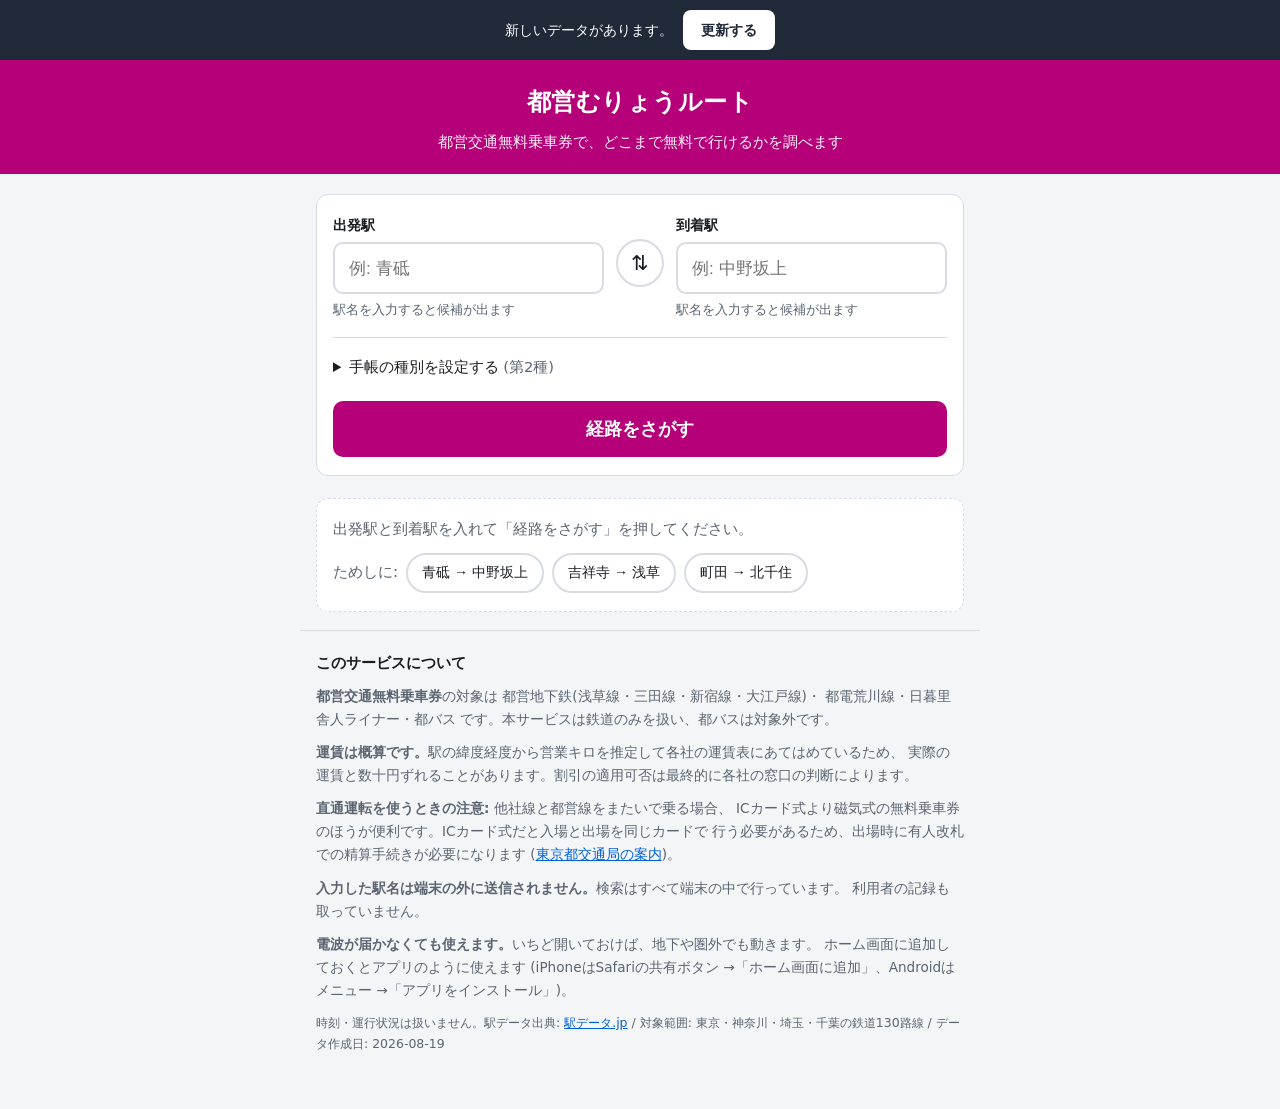
==== index.html @ 8c0206e8 "都営むりょうルート 一式を追加 都営交通無料乗車券で行ける経路を案内するPWA。 鉄道130路線1628駅、オフライン動作対応。" ====
<!DOCTYPE html>
<html lang="ja">
<head>
<meta charset="UTF-8" />
<meta name="viewport" content="width=device-width, initial-scale=1.0" />
<title>都営むりょうルート — 無料乗車券で行ける道をさがす</title>
<meta name="description" content="都営交通無料乗車券をお持ちの方向けの乗換案内。任意の駅から目的の駅まで、都営線をできるだけ使って運賃をおさえる経路を案内します。" />
<link rel="stylesheet" href="style.css" />

<link rel="manifest" href="manifest.webmanifest" />
<meta name="theme-color" content="#b6007a" />
<link rel="icon" href="icons/favicon-32.png" sizes="32x32" />
<link rel="apple-touch-icon" href="icons/apple-touch-icon.png" />
<meta name="apple-mobile-web-app-capable" content="yes" />
<meta name="apple-mobile-web-app-status-bar-style" content="default" />
<meta name="apple-mobile-web-app-title" content="むりょうルート" />
</head>
<body>

<a class="skip-link" href="#result">検索結果へskip</a>

<div id="updateBar" class="update-bar" role="status" hidden>
  <span>新しいデータがあります。</span>
  <button type="button" id="updateBtn">更新する</button>
</div>

<header class="site-header">
  <h1>都営むりょうルート</h1>
  <p class="tagline">都営交通無料乗車券で、どこまで無料で行けるかを調べます</p>
</header>

<main>
  <form id="searchForm" class="search-card" novalidate>
    <div class="io-row">
      <div class="ac-field">
        <label for="fromInput">出発駅</label>
        <input type="text" id="fromInput" class="ac-input" autocomplete="off"
               role="combobox" aria-expanded="false" aria-autocomplete="list"
               aria-controls="fromList" aria-describedby="fromHelp"
               placeholder="例: 青砥" />
        <p id="fromHelp" class="help">駅名を入力すると候補が出ます</p>
        <ul id="fromList" class="ac-list" role="listbox" aria-label="出発駅の候補" hidden></ul>
      </div>

      <button type="button" id="swapBtn" class="swap-btn" aria-label="出発駅と到着駅を入れかえる">
        <span aria-hidden="true">⇅</span>
      </button>

      <div class="ac-field">
        <label for="toInput">到着駅</label>
        <input type="text" id="toInput" class="ac-input" autocomplete="off"
               role="combobox" aria-expanded="false" aria-autocomplete="list"
               aria-controls="toList" aria-describedby="toHelp"
               placeholder="例: 中野坂上" />
        <p id="toHelp" class="help">駅名を入力すると候補が出ます</p>
        <ul id="toList" class="ac-list" role="listbox" aria-label="到着駅の候補" hidden></ul>
      </div>
    </div>

    <details class="options">
      <summary>手帳の種別を設定する<span class="opt-summary" id="optSummary"></span></summary>
      <fieldset>
        <legend>手帳の種別</legend>
        <label class="radio"><input type="radio" name="kind" value="type2" checked /> 第2種(本人のみ割引)</label>
        <label class="radio"><input type="radio" name="kind" value="type1" /> 第1種(介護者も割引)</label>
      </fieldset>
      <label class="check"><input type="checkbox" id="companion" /> 介護者と一緒に乗る</label>
      <p class="help">
        <strong>他社線の割引は、ひとりで乗ると多くの場合きかない</strong>ため、
        都営線をどれだけ使えるかで運賃が決まります。
        JR・東京メトロ・東急・東武・小田急・京急・京王などは、ひとりで乗る場合
        片道100kmを超えないと割引になりません(都内はすべて100km未満です)。
        京成線は自社線内なら距離に関係なく半額です。
        第1種で介護者と一緒に乗るときは、どの社も距離に関係なく半額になります。
      </p>
    </details>

    <button type="submit" class="go-btn">経路をさがす</button>
  </form>

  <section id="result" class="result" aria-live="polite" aria-atomic="false">
    <div class="placeholder">
      <p>出発駅と到着駅を入れて「経路をさがす」を押してください。</p>
      <p class="ex">
        ためしに:
        <button type="button" class="chip" data-from="青砥" data-to="中野坂上">青砥 → 中野坂上</button>
        <button type="button" class="chip" data-from="吉祥寺" data-to="浅草">吉祥寺 → 浅草</button>
        <button type="button" class="chip" data-from="町田" data-to="北千住">町田 → 北千住</button>
      </p>
    </div>
  </section>
</main>

<footer class="site-footer">
  <h2>このサービスについて</h2>
  <p>
    <strong>都営交通無料乗車券</strong>の対象は 都営地下鉄(浅草線・三田線・新宿線・大江戸線)・
    都電荒川線・日暮里舎人ライナー・都バス です。本サービスは鉄道のみを扱い、都バスは対象外です。
  </p>
  <p>
    <strong>運賃は概算です。</strong>駅の緯度経度から営業キロを推定して各社の運賃表にあてはめているため、
    実際の運賃と数十円ずれることがあります。割引の適用可否は最終的に各社の窓口の判断によります。
  </p>
  <p>
    <strong>直通運転を使うときの注意:</strong> 他社線と都営線をまたいで乗る場合、
    ICカード式より磁気式の無料乗車券のほうが便利です。ICカード式だと入場と出場を同じカードで
    行う必要があるため、出場時に有人改札での精算手続きが必要になります
    (<a href="https://www.kotsu.metro.tokyo.jp/other/kanren/fare/free.html" target="_blank" rel="noopener">東京都交通局の案内</a>)。
  </p>
  <p>
    <strong>入力した駅名は端末の外に送信されません。</strong>検索はすべて端末の中で行っています。
    利用者の記録も取っていません。
  </p>
  <p>
    <strong>電波が届かなくても使えます。</strong>いちど開いておけば、地下や圏外でも動きます。
    ホーム画面に追加しておくとアプリのように使えます
    (iPhoneはSafariの共有ボタン →「ホーム画面に追加」、Androidはメニュー →「アプリをインストール」)。
  </p>
  <p class="src">
    時刻・運行状況は扱いません。駅データ出典: <a href="https://ekidata.jp/" target="_blank" rel="noopener">駅データ.jp</a>
    / 対象範囲: 東京・神奈川・埼玉・千葉の鉄道130路線
    / データ作成日: <span id="dataDate">—</span>
  </p>
</footer>

<script src="fares.js"></script>
<script src="router.js"></script>
<script src="app.js"></script>
</body>
</html>
---- style.css ----
/* 都営むりょうルート
   利用者に障害のある方を想定しているため、文字は大きめ、
   タップ領域は44px以上、色だけに頼らない表示を基本にする。 */

:root {
  --toei: #b6007a;
  --toei-dark: #8f0060;
  --free: #0a7d3f;
  --free-bg: #e8f6ee;
  --bg: #f4f5f7;
  --card: #fff;
  --text: #1a1d21;
  --muted: #5b6470;
  --line: #d8dce2;
  --danger: #b3261e;
  --focus: #0060df;
  --radius: 12px;
}

@media (prefers-color-scheme: dark) {
  :root {
    --toei: #ff5fb4; --toei-dark: #ff8ac9;
    --free: #4ade80; --free-bg: #10291b;
    --bg: #14161a; --card: #1e2127; --text: #e9ecf1;
    --muted: #a3adba; --line: #333944; --danger: #ff8a80; --focus: #7cb7ff;
  }
}

* { box-sizing: border-box; }

html { -webkit-text-size-adjust: 100%; }

body {
  margin: 0;
  font-family: "Hiragino Kaku Gothic ProN", "Hiragino Sans", "Yu Gothic UI", "Meiryo", system-ui, sans-serif;
  font-size: 17px;
  line-height: 1.7;
  background: var(--bg);
  color: var(--text);
}

:focus-visible {
  outline: 3px solid var(--focus);
  outline-offset: 2px;
  border-radius: 4px;
}

.skip-link {
  position: absolute; left: -9999px;
  background: var(--card); color: var(--text);
  padding: 12px 20px; z-index: 100; border-radius: 0 0 8px 0;
}
.skip-link:focus { left: 0; top: 0; }

/* 新しいデータが用意できたときの案内 */
.update-bar {
  display: flex; flex-wrap: wrap; align-items: center; gap: 10px;
  justify-content: center;
  background: #1f2937; color: #fff;
  padding: 10px 16px; font-size: .9rem;
}
.update-bar button {
  min-height: 40px; padding: 6px 18px;
  background: #fff; color: #1f2937;
  border: none; border-radius: 8px;
  font-size: .9rem; font-weight: 700; cursor: pointer;
}
.update-bar button:disabled { opacity: .6; cursor: default; }

/* --- ヘッダ --- */
.site-header {
  background: var(--toei);
  color: #fff;
  padding: 22px 16px 20px;
  text-align: center;
}
.site-header h1 { margin: 0; font-size: 1.5rem; letter-spacing: .02em; }
.tagline { margin: 6px 0 0; font-size: .92rem; opacity: .95; }

main { max-width: 680px; margin: 0 auto; padding: 20px 16px 8px; }

/* --- 検索フォーム --- */
.search-card {
  background: var(--card);
  border: 1px solid var(--line);
  border-radius: var(--radius);
  padding: 18px 16px;
}

.io-row {
  display: grid;
  grid-template-columns: 1fr auto 1fr;
  gap: 12px;
  align-items: start;
}
@media (max-width: 620px) {
  .io-row { grid-template-columns: 1fr; }
  .swap-btn { justify-self: center; }
}

.ac-field { position: relative; min-width: 0; }
.ac-field label { display: block; font-weight: 700; font-size: .9rem; margin-bottom: 5px; }

.ac-input {
  width: 100%;
  min-height: 52px;
  padding: 12px 14px;
  font-size: 1.08rem;
  border: 2px solid var(--line);
  border-radius: 10px;
  background: var(--card);
  color: var(--text);
}
.ac-input:focus { border-color: var(--focus); }

.help { margin: 5px 0 0; font-size: .8rem; color: var(--muted); }

.ac-list {
  position: absolute; z-index: 20; top: 100%; left: 0; right: 0;
  margin: 4px 0 0; padding: 4px; list-style: none;
  background: var(--card);
  border: 2px solid var(--line);
  border-radius: 10px;
  max-height: 320px; overflow-y: auto;
  box-shadow: 0 8px 24px rgba(0, 0, 0, .16);
}
.ac-list li {
  padding: 11px 12px; min-height: 46px;
  border-radius: 7px; cursor: pointer;
  display: grid; grid-template-columns: auto auto; gap: 2px 8px;
  align-items: baseline;
}
.ac-list li.on, .ac-list li:hover { background: var(--free-bg); }
.ac-list li.ac-hint {
  display: block; cursor: default;
  color: var(--muted); font-size: .86rem;
}
.ac-list li.ac-hint:hover { background: none; }
.ac-name { font-weight: 700; font-size: 1.02rem; }
.ac-sub {
  grid-column: 1 / -1;
  font-size: .76rem; color: var(--muted);
  overflow: hidden; text-overflow: ellipsis; white-space: nowrap;
}
.badge.free {
  justify-self: start;
  background: var(--free); color: #fff;
  font-size: .68rem; font-weight: 700;
  padding: 1px 7px; border-radius: 20px;
}

.swap-btn {
  margin-top: 26px;
  min-width: 48px; min-height: 48px;
  font-size: 1.3rem;
  border: 2px solid var(--line); border-radius: 50%;
  background: var(--card); color: var(--text); cursor: pointer;
}
.swap-btn:hover { border-color: var(--toei); color: var(--toei); }

.options { margin: 16px 0 4px; border-top: 1px solid var(--line); padding-top: 12px; }
.options summary { cursor: pointer; font-size: .92rem; min-height: 32px; padding: 4px 0; }
.opt-summary { color: var(--muted); font-weight: 400; }
.options fieldset { border: none; margin: 8px 0 0; padding: 0; }
.options legend { font-weight: 700; font-size: .85rem; padding: 0; }
.radio, .check {
  display: flex; align-items: center; gap: 9px;
  min-height: 44px; font-size: .95rem; cursor: pointer;
}
.radio input, .check input { width: 20px; height: 20px; accent-color: var(--toei); }

.go-btn {
  width: 100%; margin-top: 14px;
  min-height: 56px; padding: 14px;
  font-size: 1.12rem; font-weight: 700;
  background: var(--toei); color: #fff;
  border: none; border-radius: 10px; cursor: pointer;
}
.go-btn:hover { background: var(--toei-dark); }

/* --- 結果 --- */
.result { margin-top: 22px; }
.res-title { font-size: 1.22rem; margin: 0 0 12px; }

.placeholder {
  background: var(--card); border: 1px dashed var(--line);
  border-radius: var(--radius); padding: 18px 16px;
  color: var(--muted); font-size: .95rem;
}
.placeholder p { margin: 0 0 10px; }
.ex { display: flex; flex-wrap: wrap; gap: 8px; align-items: center; margin: 0 !important; }
.chip {
  min-height: 40px; padding: 7px 14px;
  border: 2px solid var(--line); border-radius: 20px;
  background: var(--card); color: var(--text);
  font-size: .88rem; cursor: pointer;
}
.chip:hover { border-color: var(--toei); color: var(--toei); }

.error-box {
  background: var(--card); border-left: 6px solid var(--danger);
  border-radius: 8px; padding: 14px 16px;
}
.error-box p { margin: 4px 0 0; font-size: .92rem; color: var(--muted); }

/* 見出しカード: 「どこから都営線に入るか」がこのサービスの答え */
.headline {
  background: var(--free-bg);
  border: 2px solid var(--free);
  border-radius: var(--radius);
  padding: 16px;
  margin-bottom: 18px;
}
.headline.nofree { background: var(--card); border-color: var(--line); }
.hl-lead { margin: 0 0 12px; font-size: 1.06rem; font-weight: 700; color: var(--free); }
.headline.nofree .hl-lead { color: var(--muted); }
.hl-sub { margin: -6px 0 12px; font-size: .88rem; color: var(--muted); }

.hl-grid { display: flex; flex-wrap: wrap; gap: 10px; margin: 0 0 14px; }
.hl-grid > div {
  flex: 1 1 190px;
  background: var(--card);
  border: 1px solid var(--line); border-radius: 9px;
  padding: 9px 13px;
}
.hl-grid dt { font-size: .76rem; color: var(--muted); }
.hl-station { margin: 2px 0 0; font-size: 1.24rem; font-weight: 700; }

.hl-money { display: flex; flex-wrap: wrap; align-items: baseline; gap: 9px; margin: 0; }
.was { text-decoration: line-through; color: var(--muted); font-size: .98rem; }
.arrow { color: var(--muted); }
.now { font-size: 1.7rem; font-weight: 800; color: var(--free); }
.headline.nofree .now { color: var(--text); }
.save {
  background: var(--free); color: #fff;
  font-size: .8rem; font-weight: 700;
  padding: 3px 11px; border-radius: 20px;
}

/* --- 経路カード --- */
.route-card {
  background: var(--card);
  border: 1px solid var(--line);
  border-radius: var(--radius);
  padding: 14px 16px 8px;
  margin-bottom: 16px;
}
.route-card.primary { border-color: var(--toei); border-width: 2px; }

.rc-head {
  display: flex; flex-wrap: wrap; align-items: baseline; gap: 8px 12px;
  padding-bottom: 11px; margin-bottom: 6px;
  border-bottom: 1px solid var(--line);
}
.rc-tag {
  background: var(--toei); color: #fff;
  font-size: .76rem; font-weight: 700;
  padding: 3px 10px; border-radius: 20px;
}
.route-card:not(.primary) .rc-tag { background: var(--muted); }
.rc-fare { font-size: .84rem; color: var(--muted); }
.rc-fare b { font-size: 1.32rem; color: var(--text); margin-right: 6px; }
.rc-was { text-decoration: line-through; }
.rc-meta { margin-left: auto; font-size: .86rem; color: var(--muted); }
.rc-hint { font-size: .82rem; color: var(--muted); margin: 2px 0 6px; }

/* --- 経路のタイムライン --- */
.timeline { list-style: none; margin: 0; padding: 0; }

.tl-stop {
  display: flex; flex-wrap: wrap; align-items: center; gap: 6px 9px;
  padding: 5px 0 5px 4px;
}
.tl-dot {
  width: 13px; height: 13px; flex: none;
  border: 3px solid var(--muted); border-radius: 50%;
  background: var(--card);
}
.tl-stop.endpoint .tl-dot { border-color: var(--text); border-width: 4px; }
.tl-name { font-weight: 700; font-size: 1.06rem; }
.tl-role {
  font-size: .72rem; color: var(--muted);
  border: 1px solid var(--line); border-radius: 4px; padding: 0 6px;
}
.tl-aka { font-size: .76rem; color: var(--muted); }
.tl-flag {
  font-size: .74rem; font-weight: 700;
  padding: 2px 9px; border-radius: 20px;
  background: var(--free); color: #fff;
}
/* 改札を出て歩くような乗換の注意。色だけでなく文言でも伝える */
.tl-hard {
  width: 100%;
  font-size: .78rem; font-weight: 700;
  color: #8a4b00; background: #fff4e0;
  border: 1px solid #e0a44a; border-radius: 6px;
  padding: 3px 9px;
}
@media (prefers-color-scheme: dark) {
  .tl-hard { color: #ffcf8a; background: #2e2210; border-color: #7a5a20; }
}

/* 乗車区間 */
.tl-ride, .tl-walk {
  position: relative;
  display: flex; flex-wrap: wrap; align-items: center; gap: 4px 10px;
  padding: 9px 0 9px 26px;
  margin-left: 5px;
}
.tl-bar {
  position: absolute; left: 0; top: 0; bottom: 0;
  width: 7px; border-radius: 4px;
  background: var(--line-color, var(--muted));
}
.tl-bar.walk {
  width: 0; left: 3px;
  border-left: 3px dotted var(--muted); border-radius: 0;
}
.tl-line { font-weight: 700; font-size: .96rem; }
.tl-ride .tl-line { color: var(--line-color); }
@media (prefers-color-scheme: dark) {
  /* 濃い路線色は暗い背景で読みにくいので、文字は地の色にする */
  .tl-ride .tl-line { color: var(--text); }
}
.tl-stops { font-size: .84rem; color: var(--muted); }
.tl-through { font-size: .74rem; color: var(--muted); width: 100%; }

.tl-fare { margin-left: auto; font-weight: 700; font-size: 1.02rem; text-align: right; }
.tl-fare small {
  display: block; font-weight: 400;
  font-size: .72rem; color: var(--muted);
  text-decoration: none;
}
.tl-fare.free { color: var(--free); }

.footnote { font-size: .8rem; color: var(--muted); margin: 4px 0 0; }

/* --- フッタ --- */
.site-footer {
  max-width: 680px; margin: 10px auto 0;
  padding: 20px 16px 44px;
  font-size: .85rem; color: var(--muted);
  border-top: 1px solid var(--line);
}
.site-footer h2 { font-size: .95rem; color: var(--text); margin: 0 0 8px; }
.site-footer p { margin: 0 0 10px; }
.site-footer a { color: var(--focus); }
.src { font-size: .78rem; }

@media (prefers-reduced-motion: reduce) {
  * { animation: none !important; transition: none !important; scroll-behavior: auto !important; }
}
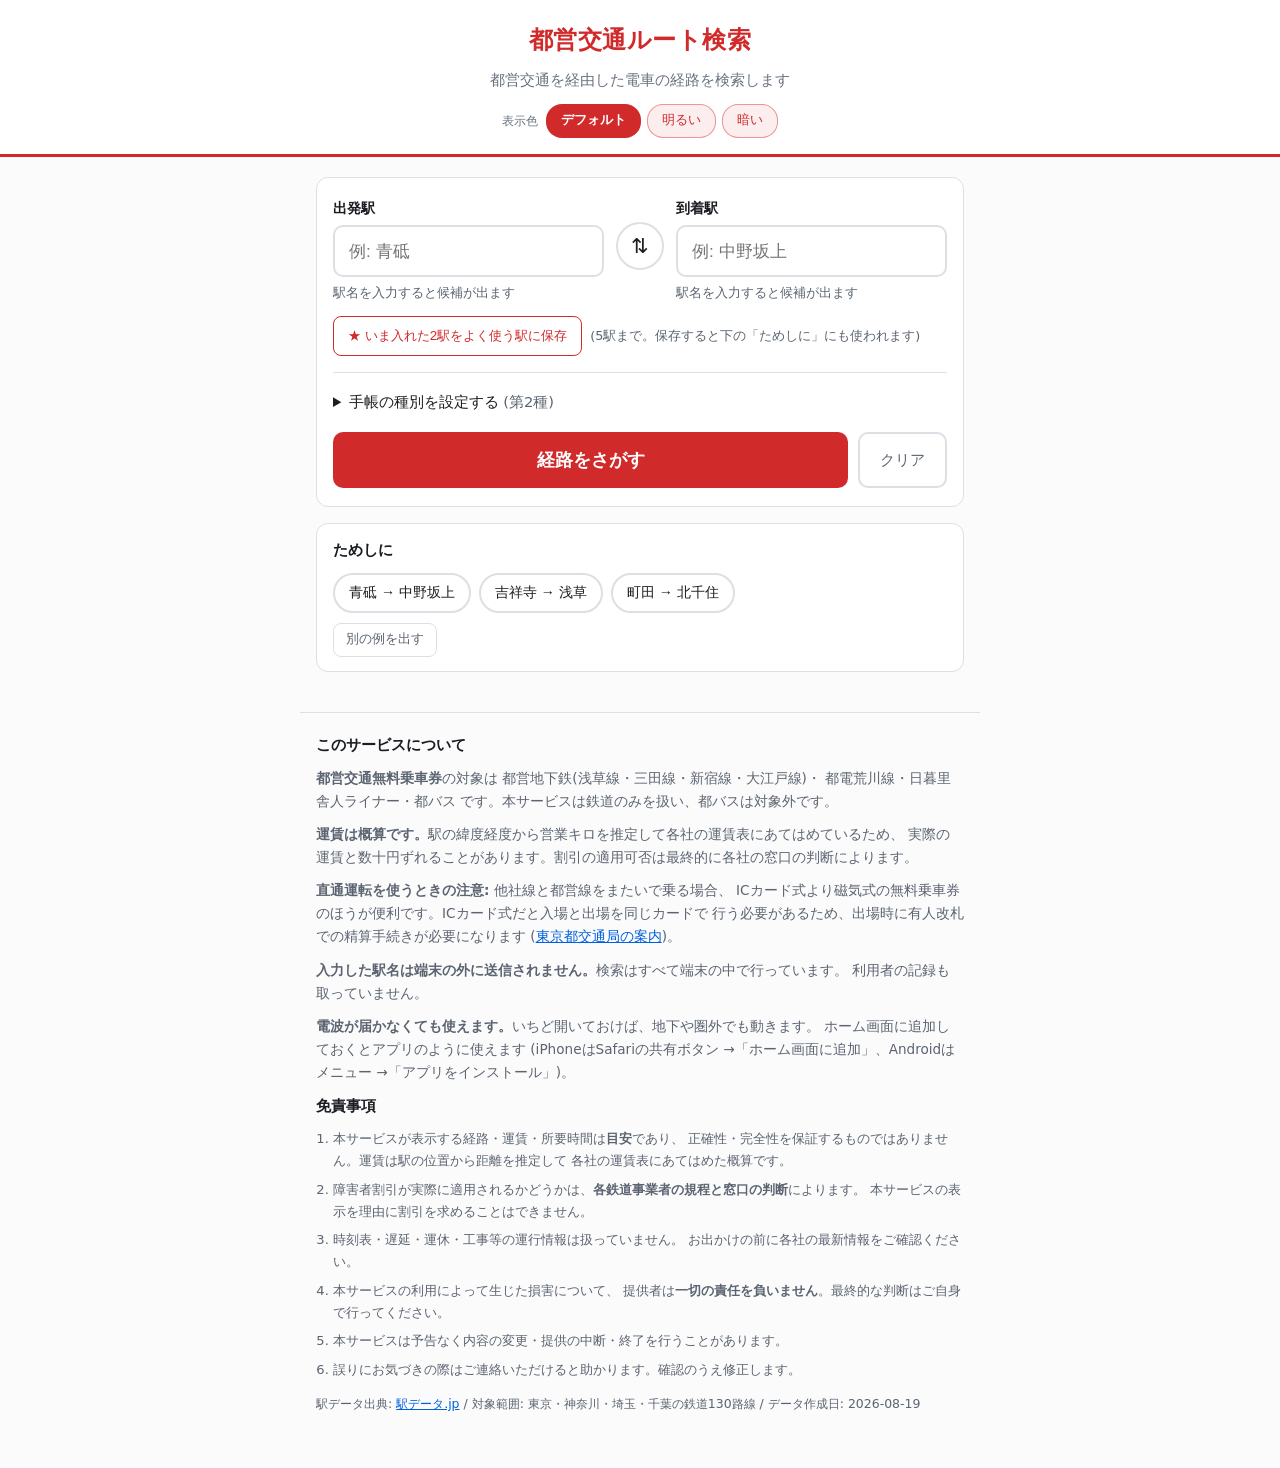
==== commit 6398fda8: "都営交通ルート検索2026-08-20-5 1. アプリ名称「都営交通ルート検索」 2.お試し機能を追加(安価ルート)" ====
--- a/index.html
+++ b/index.html
@@ -3,17 +3,17 @@
 <head>
 <meta charset="UTF-8" />
 <meta name="viewport" content="width=device-width, initial-scale=1.0" />
-<title>都営むりょうルート — 無料乗車券で行ける道をさがす</title>
-<meta name="description" content="都営交通無料乗車券をお持ちの方向けの乗換案内。任意の駅から目的の駅まで、都営線をできるだけ使って運賃をおさえる経路を案内します。" />
+<title>都営交通ルート検索</title>
+<meta name="description" content="都営交通を経由した電車の経路と運賃を検索します。任意の駅から目的の駅まで、都営線をできるだけ使う経路を案内します。" />
 <link rel="stylesheet" href="style.css" />
 
 <link rel="manifest" href="manifest.webmanifest" />
-<meta name="theme-color" content="#b6007a" />
+<meta name="theme-color" content="#d02a2b" />
 <link rel="icon" href="icons/favicon-32.png" sizes="32x32" />
 <link rel="apple-touch-icon" href="icons/apple-touch-icon.png" />
 <meta name="apple-mobile-web-app-capable" content="yes" />
 <meta name="apple-mobile-web-app-status-bar-style" content="default" />
-<meta name="apple-mobile-web-app-title" content="むりょうルート" />
+<meta name="apple-mobile-web-app-title" content="都営ルート検索" />
 </head>
 <body>
 
@@ -25,8 +25,14 @@
 </div>
 
 <header class="site-header">
-  <h1>都営むりょうルート</h1>
-  <p class="tagline">都営交通無料乗車券で、どこまで無料で行けるかを調べます</p>
+  <h1>都営交通ルート検索</h1>
+  <p class="tagline">都営交通を経由した電車の経路を検索します</p>
+  <div class="theme-switch" role="group" aria-label="表示色の選択">
+    <span class="sw-label" aria-hidden="true">表示色</span>
+    <button type="button" data-theme-set="default" aria-pressed="true">デフォルト</button>
+    <button type="button" data-theme-set="light" aria-pressed="false">明るい</button>
+    <button type="button" data-theme-set="dark" aria-pressed="false">暗い</button>
+  </div>
 </header>
 
 <main>
@@ -40,6 +46,10 @@
                placeholder="例: 青砥" />
         <p id="fromHelp" class="help">駅名を入力すると候補が出ます</p>
         <ul id="fromList" class="ac-list" role="listbox" aria-label="出発駅の候補" hidden></ul>
+        <div class="saved-row" id="savedFrom" hidden>
+          <span class="saved-label">よく使う駅:</span>
+          <span class="saved-chips"></span>
+        </div>
       </div>
 
       <button type="button" id="swapBtn" class="swap-btn" aria-label="出発駅と到着駅を入れかえる">
@@ -54,8 +64,17 @@
                placeholder="例: 中野坂上" />
         <p id="toHelp" class="help">駅名を入力すると候補が出ます</p>
         <ul id="toList" class="ac-list" role="listbox" aria-label="到着駅の候補" hidden></ul>
+        <div class="saved-row" id="savedTo" hidden>
+          <span class="saved-label">よく使う駅:</span>
+          <span class="saved-chips"></span>
+        </div>
       </div>
     </div>
+
+    <p class="star-hint">
+      <button type="button" id="starBtn" class="star-btn">★ いま入れた2駅をよく使う駅に保存</button>
+      <span class="help">(5駅まで。保存すると下の「ためしに」にも使われます)</span>
+    </p>
 
     <details class="options">
       <summary>手帳の種別を設定する<span class="opt-summary" id="optSummary"></span></summary>
@@ -75,20 +94,25 @@
       </p>
     </details>
 
-    <button type="submit" class="go-btn">経路をさがす</button>
+    <div class="btn-row">
+      <button type="submit" class="go-btn">経路をさがす</button>
+      <button type="button" id="clearBtn" class="clear-btn">クリア</button>
+    </div>
   </form>
 
-  <section id="result" class="result" aria-live="polite" aria-atomic="false">
-    <div class="placeholder">
-      <p>出発駅と到着駅を入れて「経路をさがす」を押してください。</p>
-      <p class="ex">
-        ためしに:
-        <button type="button" class="chip" data-from="青砥" data-to="中野坂上">青砥 → 中野坂上</button>
-        <button type="button" class="chip" data-from="吉祥寺" data-to="浅草">吉祥寺 → 浅草</button>
-        <button type="button" class="chip" data-from="町田" data-to="北千住">町田 → 北千住</button>
-      </p>
-    </div>
+  <section class="tryout" aria-labelledby="tryHead">
+    <h2 id="tryHead" class="try-head">ためしに</h2>
+    <p class="ex" id="exampleRow"></p>
+    <button type="button" id="reshuffleBtn" class="reshuffle">別の例を出す</button>
   </section>
+
+  <section class="history" id="historySec" aria-labelledby="histHead" hidden>
+    <h2 id="histHead" class="try-head">さっき調べた経路</h2>
+    <ul class="hist-list" id="historyList"></ul>
+    <button type="button" id="histClearBtn" class="reshuffle">履歴を消す</button>
+  </section>
+
+  <section id="result" class="result" aria-live="polite" aria-atomic="false"></section>
 </main>
 
 <footer class="site-footer">
@@ -116,8 +140,22 @@
     ホーム画面に追加しておくとアプリのように使えます
     (iPhoneはSafariの共有ボタン →「ホーム画面に追加」、Androidはメニュー →「アプリをインストール」)。
   </p>
+  <h2>免責事項</h2>
+  <ol class="terms">
+    <li>本サービスが表示する経路・運賃・所要時間は<strong>目安</strong>であり、
+      正確性・完全性を保証するものではありません。運賃は駅の位置から距離を推定して
+      各社の運賃表にあてはめた概算です。</li>
+    <li>障害者割引が実際に適用されるかどうかは、<strong>各鉄道事業者の規程と窓口の判断</strong>によります。
+      本サービスの表示を理由に割引を求めることはできません。</li>
+    <li>時刻表・遅延・運休・工事等の運行情報は扱っていません。
+      お出かけの前に各社の最新情報をご確認ください。</li>
+    <li>本サービスの利用によって生じた損害について、
+      提供者は<strong>一切の責任を負いません</strong>。最終的な判断はご自身で行ってください。</li>
+    <li>本サービスは予告なく内容の変更・提供の中断・終了を行うことがあります。</li>
+    <li>誤りにお気づきの際はご連絡いただけると助かります。確認のうえ修正します。</li>
+  </ol>
   <p class="src">
-    時刻・運行状況は扱いません。駅データ出典: <a href="https://ekidata.jp/" target="_blank" rel="noopener">駅データ.jp</a>
+    駅データ出典: <a href="https://ekidata.jp/" target="_blank" rel="noopener">駅データ.jp</a>
     / 対象範囲: 東京・神奈川・埼玉・千葉の鉄道130路線
     / データ作成日: <span id="dataDate">—</span>
   </p>
--- a/style.css
+++ b/style.css
@@ -2,9 +2,39 @@
    利用者に障害のある方を想定しているため、文字は大きめ、
    タップ領域は44px以上、色だけに頼らない表示を基本にする。 */
 
-:root {
-  --toei: #b6007a;
-  --toei-dark: #8f0060;
+/* 表示色は3種類。既定は「デフォルト」で、ヘッダを塗りつぶさず赤の文字と線で見せる。
+   赤ベタ+白抜きは面積が大きいとまぶしいため、塗りつぶしは「明るい」を選んだときだけにする。 */
+:root, :root[data-theme="default"] {
+  --brand: #d02a2b;          /* RayVの赤 */
+  --brand-dark: #a81f20;
+  --free: #0a7d3f;
+  --free-bg: #eef7f1;
+  --bg: #fbfbfc;
+  --card: #fff;
+  --text: #1a1d21;
+  --muted: #5b6470;
+  --line: #dcdfe4;
+  --danger: #b3261e;
+  --focus: #0060df;
+  --radius: 12px;
+  /* ヘッダ: 塗りつぶさず、白地に赤文字と赤い下線 */
+  --head-bg: #fff;
+  --head-text: #d02a2b;
+  --head-sub: #6a7280;
+  --head-border: #d02a2b;
+  --sw-bg: rgba(208, 42, 43, .08);
+  --sw-border: rgba(208, 42, 43, .45);
+  --sw-text: #d02a2b;
+  --sw-on-bg: #d02a2b;
+  --sw-on-text: #fff;
+  --on-brand: #fff;
+  --on-free: #fff;
+}
+
+/* 明るい: ヘッダを赤で塗りつぶし、白抜き文字にする */
+:root[data-theme="light"] {
+  --brand: #d02a2b;
+  --brand-dark: #a81f20;
   --free: #0a7d3f;
   --free-bg: #e8f6ee;
   --bg: #f4f5f7;
@@ -14,19 +44,52 @@
   --line: #d8dce2;
   --danger: #b3261e;
   --focus: #0060df;
-  --radius: 12px;
-}
-
-@media (prefers-color-scheme: dark) {
-  :root {
-    --toei: #ff5fb4; --toei-dark: #ff8ac9;
-    --free: #4ade80; --free-bg: #10291b;
-    --bg: #14161a; --card: #1e2127; --text: #e9ecf1;
-    --muted: #a3adba; --line: #333944; --danger: #ff8a80; --focus: #7cb7ff;
-  }
+  --head-bg: #d02a2b;
+  --head-text: #fff;
+  --head-sub: rgba(255, 255, 255, .92);
+  --head-border: transparent;
+  --sw-bg: rgba(255, 255, 255, .18);
+  --sw-border: rgba(255, 255, 255, .5);
+  --sw-text: #fff;
+  --sw-on-bg: #fff;
+  --sw-on-text: #d02a2b;
+  --on-brand: #fff;
+  --on-free: #fff;
+}
+
+/* 暗い: 目が疲れにくいよう彩度を落とし、赤も明るめにして読みやすくする */
+:root[data-theme="dark"] {
+  --brand: #ff6b6c;
+  --brand-dark: #ff8f90;
+  --free: #4ade80;
+  --free-bg: #10291b;
+  --bg: #14161a;
+  --card: #1e2127;
+  --text: #e9ecf1;
+  --muted: #a3adba;
+  --line: #333944;
+  --danger: #ff8a80;
+  --focus: #7cb7ff;
+  --head-bg: #1e2127;
+  --head-text: #ff6b6c;
+  --head-sub: #a3adba;
+  --head-border: #ff6b6c;
+  --sw-bg: rgba(255, 107, 108, .12);
+  --sw-border: rgba(255, 107, 108, .5);
+  --sw-text: #ff6b6c;
+  --sw-on-bg: #ff6b6c;
+  --sw-on-text: #14161a;
+  /* 明るい赤・緑の上は、白抜きだと読みにくいので地の色を載せる */
+  --on-brand: #14161a;
+  --on-free: #14161a;
 }
 
 * { box-sizing: border-box; }
+
+/* display: flex などを指定した要素では、ブラウザ標準の [hidden]{display:none} が
+   詳細度で負けて効かなくなる。hidden を付けたら必ず消えるようにしておく。
+   (これを入れる前は「新しいデータがあります」の帯が常時出てしまっていた) */
+[hidden] { display: none !important; }
 
 html { -webkit-text-size-adjust: 100%; }
 
@@ -69,13 +132,14 @@
 
 /* --- ヘッダ --- */
 .site-header {
-  background: var(--toei);
-  color: #fff;
-  padding: 22px 16px 20px;
+  background: var(--head-bg);
+  color: var(--head-text);
+  padding: 20px 16px 16px;
   text-align: center;
+  border-bottom: 3px solid var(--head-border);
 }
 .site-header h1 { margin: 0; font-size: 1.5rem; letter-spacing: .02em; }
-.tagline { margin: 6px 0 0; font-size: .92rem; opacity: .95; }
+.tagline { margin: 6px 0 0; font-size: .92rem; color: var(--head-sub); }
 
 main { max-width: 680px; margin: 0 auto; padding: 20px 16px 8px; }
 
@@ -144,7 +208,7 @@
 }
 .badge.free {
   justify-self: start;
-  background: var(--free); color: #fff;
+  background: var(--free); color: var(--on-free);
   font-size: .68rem; font-weight: 700;
   padding: 1px 7px; border-radius: 20px;
 }
@@ -156,7 +220,7 @@
   border: 2px solid var(--line); border-radius: 50%;
   background: var(--card); color: var(--text); cursor: pointer;
 }
-.swap-btn:hover { border-color: var(--toei); color: var(--toei); }
+.swap-btn:hover { border-color: var(--brand); color: var(--brand); }
 
 .options { margin: 16px 0 4px; border-top: 1px solid var(--line); padding-top: 12px; }
 .options summary { cursor: pointer; font-size: .92rem; min-height: 32px; padding: 4px 0; }
@@ -167,35 +231,85 @@
   display: flex; align-items: center; gap: 9px;
   min-height: 44px; font-size: .95rem; cursor: pointer;
 }
-.radio input, .check input { width: 20px; height: 20px; accent-color: var(--toei); }
+.radio input, .check input { width: 20px; height: 20px; accent-color: var(--brand); }
 
 .go-btn {
   width: 100%; margin-top: 14px;
   min-height: 56px; padding: 14px;
   font-size: 1.12rem; font-weight: 700;
-  background: var(--toei); color: #fff;
+  background: var(--brand); color: var(--on-brand);
   border: none; border-radius: 10px; cursor: pointer;
 }
-.go-btn:hover { background: var(--toei-dark); }
+.go-btn:hover { background: var(--brand-dark); }
 
 /* --- 結果 --- */
 .result { margin-top: 22px; }
 .res-title { font-size: 1.22rem; margin: 0 0 12px; }
 
-.placeholder {
-  background: var(--card); border: 1px dashed var(--line);
-  border-radius: var(--radius); padding: 18px 16px;
-  color: var(--muted); font-size: .95rem;
-}
-.placeholder p { margin: 0 0 10px; }
-.ex { display: flex; flex-wrap: wrap; gap: 8px; align-items: center; margin: 0 !important; }
+/* --- ためしに / 履歴 --- */
+.tryout, .history {
+  background: var(--card); border: 1px solid var(--line);
+  border-radius: var(--radius); padding: 14px 16px;
+  margin-top: 16px;
+}
+.try-head { font-size: .95rem; margin: 0 0 9px; color: var(--text); }
+.ex { display: flex; flex-wrap: wrap; gap: 8px; margin: 0 0 10px; }
 .chip {
   min-height: 40px; padding: 7px 14px;
   border: 2px solid var(--line); border-radius: 20px;
   background: var(--card); color: var(--text);
   font-size: .88rem; cursor: pointer;
 }
-.chip:hover { border-color: var(--toei); color: var(--toei); }
+.chip:hover { border-color: var(--brand); color: var(--brand); }
+.chip.small { min-height: 34px; padding: 4px 11px; font-size: .82rem; border-width: 1px; }
+.chip.ghost { color: var(--muted); border-style: dashed; }
+
+.reshuffle {
+  min-height: 34px; padding: 4px 12px;
+  background: none; color: var(--muted);
+  border: 1px solid var(--line); border-radius: 8px;
+  font-size: .8rem; cursor: pointer;
+}
+.reshuffle:hover { border-color: var(--brand); color: var(--brand); }
+
+.hist-list {
+  list-style: none; margin: 0 0 10px; padding: 0;
+  display: flex; flex-wrap: wrap; gap: 8px;
+}
+.hist-list li { margin: 0; }
+
+/* --- よく使う駅 --- */
+.saved-row {
+  display: flex; flex-wrap: wrap; align-items: center; gap: 6px;
+  margin-top: 7px;
+}
+.saved-label { font-size: .76rem; color: var(--muted); }
+.saved-chips { display: flex; flex-wrap: wrap; gap: 6px; }
+
+.star-hint { margin: 12px 0 0; display: flex; flex-wrap: wrap; align-items: center; gap: 8px; }
+.star-btn {
+  min-height: 40px; padding: 6px 14px;
+  background: none; color: var(--brand);
+  border: 1px solid var(--brand); border-radius: 8px;
+  font-size: .84rem; cursor: pointer;
+}
+.star-btn:hover { background: var(--free-bg); }
+.star-hint .help { margin: 0; }
+
+/* --- 検索ボタンの並び --- */
+.btn-row { display: flex; gap: 10px; margin-top: 14px; }
+.btn-row .go-btn { margin-top: 0; flex: 1; }
+.clear-btn {
+  min-height: 56px; padding: 14px 20px;
+  background: var(--card); color: var(--muted);
+  border: 2px solid var(--line); border-radius: 10px;
+  font-size: .95rem; cursor: pointer; white-space: nowrap;
+}
+.clear-btn:hover { border-color: var(--brand); color: var(--brand); }
+
+/* --- 免責事項 --- */
+.terms { margin: 0 0 12px; padding-left: 1.3em; font-size: .82rem; }
+.terms li { margin-bottom: 6px; }
 
 .error-box {
   background: var(--card); border-left: 6px solid var(--danger);
@@ -232,7 +346,7 @@
 .now { font-size: 1.7rem; font-weight: 800; color: var(--free); }
 .headline.nofree .now { color: var(--text); }
 .save {
-  background: var(--free); color: #fff;
+  background: var(--free); color: var(--on-free);
   font-size: .8rem; font-weight: 700;
   padding: 3px 11px; border-radius: 20px;
 }
@@ -245,7 +359,7 @@
   padding: 14px 16px 8px;
   margin-bottom: 16px;
 }
-.route-card.primary { border-color: var(--toei); border-width: 2px; }
+.route-card.primary { border-color: var(--brand); border-width: 2px; }
 
 .rc-head {
   display: flex; flex-wrap: wrap; align-items: baseline; gap: 8px 12px;
@@ -253,15 +367,16 @@
   border-bottom: 1px solid var(--line);
 }
 .rc-tag {
-  background: var(--toei); color: #fff;
+  background: var(--brand); color: var(--on-brand);
   font-size: .76rem; font-weight: 700;
   padding: 3px 10px; border-radius: 20px;
 }
-.route-card:not(.primary) .rc-tag { background: var(--muted); }
+.route-card:not(.primary) .rc-tag { background: var(--muted); color: var(--card); }
 .rc-fare { font-size: .84rem; color: var(--muted); }
 .rc-fare b { font-size: 1.32rem; color: var(--text); margin-right: 6px; }
 .rc-was { text-decoration: line-through; }
-.rc-meta { margin-left: auto; font-size: .86rem; color: var(--muted); }
+/* 所要時間と乗換回数は、運賃と同じくらい判断の材料になるので同じ大きさで出す */
+.rc-meta { margin-left: auto; font-size: 1.32rem; color: var(--text); }
 .rc-hint { font-size: .82rem; color: var(--muted); margin: 2px 0 6px; }
 
 /* --- 経路のタイムライン --- */
@@ -286,7 +401,7 @@
 .tl-flag {
   font-size: .74rem; font-weight: 700;
   padding: 2px 9px; border-radius: 20px;
-  background: var(--free); color: #fff;
+  background: var(--free); color: var(--on-free);
 }
 /* 改札を出て歩くような乗換の注意。色だけでなく文言でも伝える */
 .tl-hard {
@@ -297,7 +412,12 @@
   padding: 3px 9px;
 }
 @media (prefers-color-scheme: dark) {
-  .tl-hard { color: #ffcf8a; background: #2e2210; border-color: #7a5a20; }
+  :root:not([data-theme="light"]) .tl-hard {
+    color: #ffcf8a; background: #2e2210; border-color: #7a5a20;
+  }
+}
+:root[data-theme="dark"] .tl-hard {
+  color: #ffcf8a; background: #2e2210; border-color: #7a5a20;
 }
 
 /* 乗車区間 */
@@ -318,10 +438,11 @@
 }
 .tl-line { font-weight: 700; font-size: .96rem; }
 .tl-ride .tl-line { color: var(--line-color); }
+/* 濃い路線色は暗い背景で読みにくいので、暗い配色のときは文字を地の色にする */
 @media (prefers-color-scheme: dark) {
-  /* 濃い路線色は暗い背景で読みにくいので、文字は地の色にする */
-  .tl-ride .tl-line { color: var(--text); }
-}
+  :root:not([data-theme="light"]) .tl-ride .tl-line { color: var(--text); }
+}
+:root[data-theme="dark"] .tl-ride .tl-line { color: var(--text); }
 .tl-stops { font-size: .84rem; color: var(--muted); }
 .tl-through { font-size: .74rem; color: var(--muted); width: 100%; }
 
@@ -350,3 +471,58 @@
 @media (prefers-reduced-motion: reduce) {
   * { animation: none !important; transition: none !important; scroll-behavior: auto !important; }
 }
+
+/* --- 途中の停車駅(たたんで表示) --- */
+.tl-toggle {
+  display: inline-flex; align-items: center; gap: 4px;
+  min-height: 32px; padding: 2px 8px;
+  background: none; border: 1px solid var(--line); border-radius: 14px;
+  color: var(--muted); font: inherit; cursor: pointer;
+}
+.tl-toggle:hover { border-color: var(--brand); color: var(--brand); }
+.tl-toggle .tl-stops { color: inherit; }
+.tl-caret { font-size: .7rem; transition: transform .15s; }
+.tl-toggle[aria-expanded="true"] .tl-caret { transform: rotate(180deg); }
+
+.tl-midstops {
+  width: 100%; margin: 6px 0 0; padding: 8px 12px;
+  list-style: none;
+  background: var(--bg); border: 1px solid var(--line); border-radius: 8px;
+  font-size: .88rem; color: var(--muted);
+}
+.tl-midstops li { padding: 3px 0; }
+.tl-midstops li + li { border-top: 1px dotted var(--line); }
+
+.sr-only {
+  position: absolute; width: 1px; height: 1px;
+  padding: 0; margin: -1px; overflow: hidden;
+  clip: rect(0, 0, 0, 0); white-space: nowrap; border: 0;
+}
+
+/* --- 表示色の切り替え --- */
+.theme-switch {
+  display: flex; gap: 6px; justify-content: center; align-items: center;
+  flex-wrap: wrap; margin-top: 12px;
+}
+.theme-switch .sw-label {
+  font-size: .78rem; color: var(--head-sub); margin-right: 2px;
+}
+.theme-switch button {
+  min-height: 34px; padding: 4px 14px;
+  background: var(--sw-bg); color: var(--sw-text);
+  border: 1px solid var(--sw-border); border-radius: 16px;
+  font-size: .8rem; cursor: pointer;
+}
+.theme-switch button[aria-pressed="true"] {
+  background: var(--sw-on-bg); color: var(--sw-on-text); font-weight: 700;
+}
+
+/* 「ためしに」に出す運賃。0円は目立たせて、まず無料で行ける先が目に入るようにする */
+.chip-fare {
+  font-size: .78rem; font-weight: 700;
+  color: var(--muted); margin-left: 4px;
+}
+.chip-fare.zero {
+  color: var(--on-free); background: var(--free);
+  padding: 1px 7px; border-radius: 10px;
+}
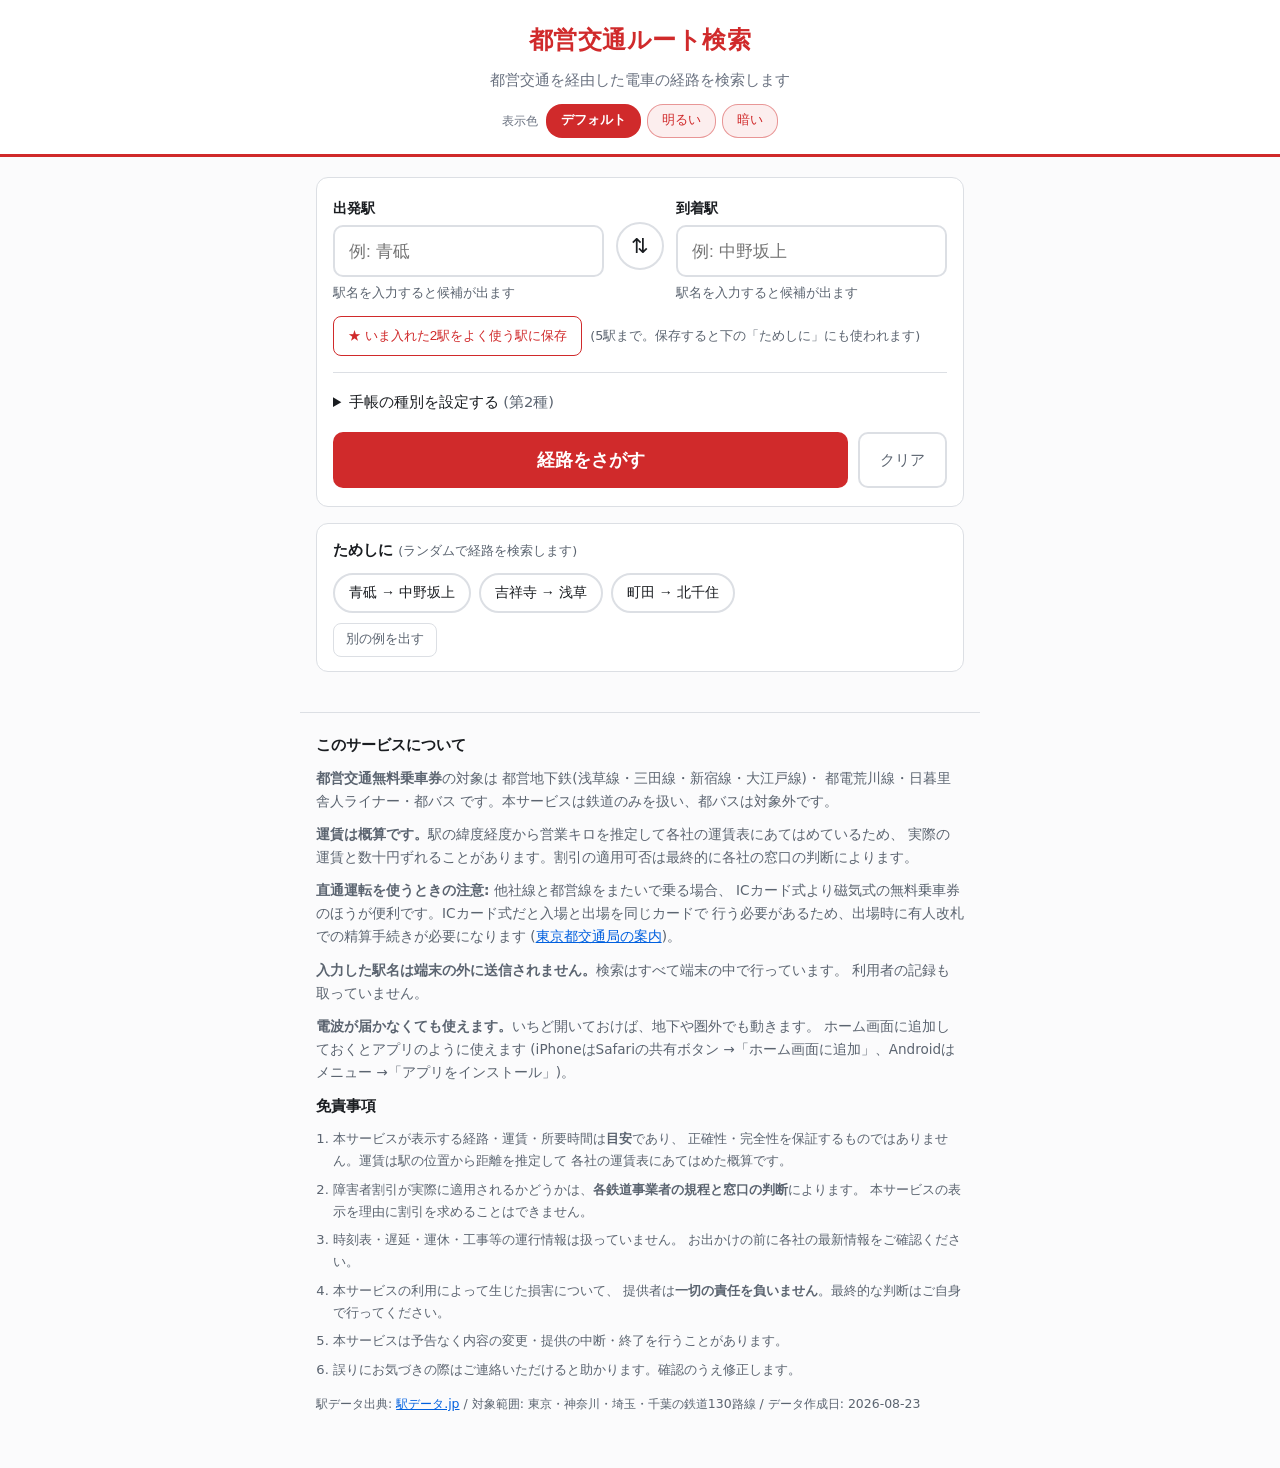
==== commit cd88f7c0: "ローカル未コミット分の救出: ためしに文言・上限500円・経路リンク・運賃表更新ほか" ====
--- a/index.html
+++ b/index.html
@@ -101,7 +101,7 @@
   </form>
 
   <section class="tryout" aria-labelledby="tryHead">
-    <h2 id="tryHead" class="try-head">ためしに</h2>
+    <h2 id="tryHead" class="try-head">ためしに <span class="try-note">(ランダムで経路を検索します)</span></h2>
     <p class="ex" id="exampleRow"></p>
     <button type="button" id="reshuffleBtn" class="reshuffle">別の例を出す</button>
   </section>
--- a/style.css
+++ b/style.css
@@ -526,3 +526,125 @@
   color: var(--on-free); background: var(--free);
   padding: 1px 7px; border-radius: 10px;
 }
+
+/* 直通運転の目印。降りる必要がないことを、乗換の印と区別して見せる */
+.tl-through-flag {
+  font-size: .72rem; font-weight: 700;
+  padding: 2px 9px; border-radius: 20px;
+  background: var(--card); color: var(--muted);
+  border: 1px solid var(--line);
+}
+
+/* --- やることの手順 ---
+   数字の「乗換1回」ではなく、どこで降りてどこで乗るかを言葉で示す。
+   行うことがある手順(乗り換え・徒歩)を強く、乗ったままでよい所を弱く見せる。 */
+.steps-box {
+  background: var(--bg);
+  border: 1px solid var(--line);
+  border-radius: 10px;
+  padding: 12px 14px;
+  margin: 4px 0 14px;
+}
+.steps-head {
+  margin: 0 0 8px; font-size: .92rem; color: var(--text);
+}
+.steps { list-style: none; margin: 0; padding: 0; counter-reset: step; }
+.step {
+  position: relative;
+  padding: 8px 0 8px 34px;
+  border-bottom: 1px dotted var(--line);
+}
+.step:last-child { border-bottom: none; }
+.step::before {
+  counter-increment: step;
+  content: counter(step);
+  position: absolute; left: 0; top: 9px;
+  width: 24px; height: 24px; line-height: 24px;
+  text-align: center; border-radius: 50%;
+  font-size: .78rem; font-weight: 700;
+  background: var(--line); color: var(--text);
+}
+.step-main { display: block; font-size: .98rem; line-height: 1.55; }
+.step-sub { display: block; font-size: .8rem; color: var(--muted); margin-top: 2px; }
+
+/* 降りて乗り換える手順は、見落とすと困るので目立たせる */
+.step.change, .step.walk {
+  background: #fff4e0; border-radius: 8px;
+  padding-left: 34px; padding-right: 10px;
+  border-bottom: none; margin: 4px 0;
+}
+.step.change::before, .step.walk::before {
+  background: #d97706; color: #fff; left: 6px;
+}
+:root[data-theme="dark"] .step.change,
+:root[data-theme="dark"] .step.walk { background: #2e2210; }
+
+/* 都営線の無料区間に乗る手順 */
+.step.board.free::before { background: var(--free); color: var(--on-free); }
+.step.goal::before { background: var(--text); color: var(--card); }
+
+.steps-note {
+  margin: 8px 0 0; font-size: .78rem; color: var(--muted);
+}
+
+/* --- 検索結果の一覧(目次) --- */
+.route-index {
+  background: var(--card); border: 1px solid var(--line);
+  border-radius: var(--radius); padding: 12px 14px; margin-bottom: 16px;
+}
+.ri-head { margin: 0 0 8px; font-size: .9rem; color: var(--muted); }
+.route-index ul { list-style: none; margin: 0; padding: 0; display: grid; gap: 6px; }
+.ri-link {
+  display: flex; flex-wrap: wrap; align-items: baseline; gap: 4px 10px;
+  min-height: 44px; padding: 7px 12px;
+  border: 1px solid var(--line); border-radius: 9px;
+  text-decoration: none; color: var(--text);
+}
+.ri-link:hover { border-color: var(--brand); background: var(--free-bg); }
+.ri-no {
+  width: 22px; height: 22px; line-height: 22px; text-align: center;
+  border-radius: 50%; background: var(--line);
+  font-size: .76rem; font-weight: 700; flex: none;
+}
+.ri-link.free .ri-no { background: var(--free); color: var(--on-free); }
+.ri-fare { font-size: 1.1rem; font-weight: 700; }
+.ri-meta { font-size: .84rem; color: var(--muted); }
+.ri-tag {
+  margin-left: auto; font-size: .74rem;
+  color: var(--muted); border: 1px solid var(--line);
+  border-radius: 12px; padding: 1px 9px; white-space: nowrap;
+}
+.ri-link.free .ri-tag { color: var(--free); border-color: var(--free); }
+
+/* --- 各経路の都営線の範囲 --- */
+.card-free {
+  display: flex; flex-wrap: wrap; align-items: center; gap: 8px;
+  margin: 8px 0 10px; padding: 8px 12px;
+  background: var(--free-bg); border-left: 4px solid var(--free);
+  border-radius: 6px; font-size: .92rem;
+}
+.card-free.none {
+  background: var(--bg); border-left-color: var(--muted); color: var(--muted);
+}
+.cf-zero {
+  font-size: .74rem; font-weight: 700;
+  background: var(--free); color: var(--on-free);
+  padding: 2px 9px; border-radius: 20px;
+}
+
+.back-top {
+  display: inline-block; margin: 6px 0 4px;
+  font-size: .8rem; color: var(--muted); text-decoration: none;
+  min-height: 36px; line-height: 36px;
+}
+.back-top:hover { color: var(--brand); }
+
+.try-note { font-weight: 400; font-size: .8rem; color: var(--muted); }
+
+/* 目次から飛んだとき、見出しが上に隠れないようにする */
+.route-card, .res-title { scroll-margin-top: 12px; }
+
+/* 同じ事業者の2区間目。運賃が抜けたように見えないよう控えめに書く */
+.tl-fare.included {
+  font-weight: 400; font-size: .78rem; color: var(--muted);
+}
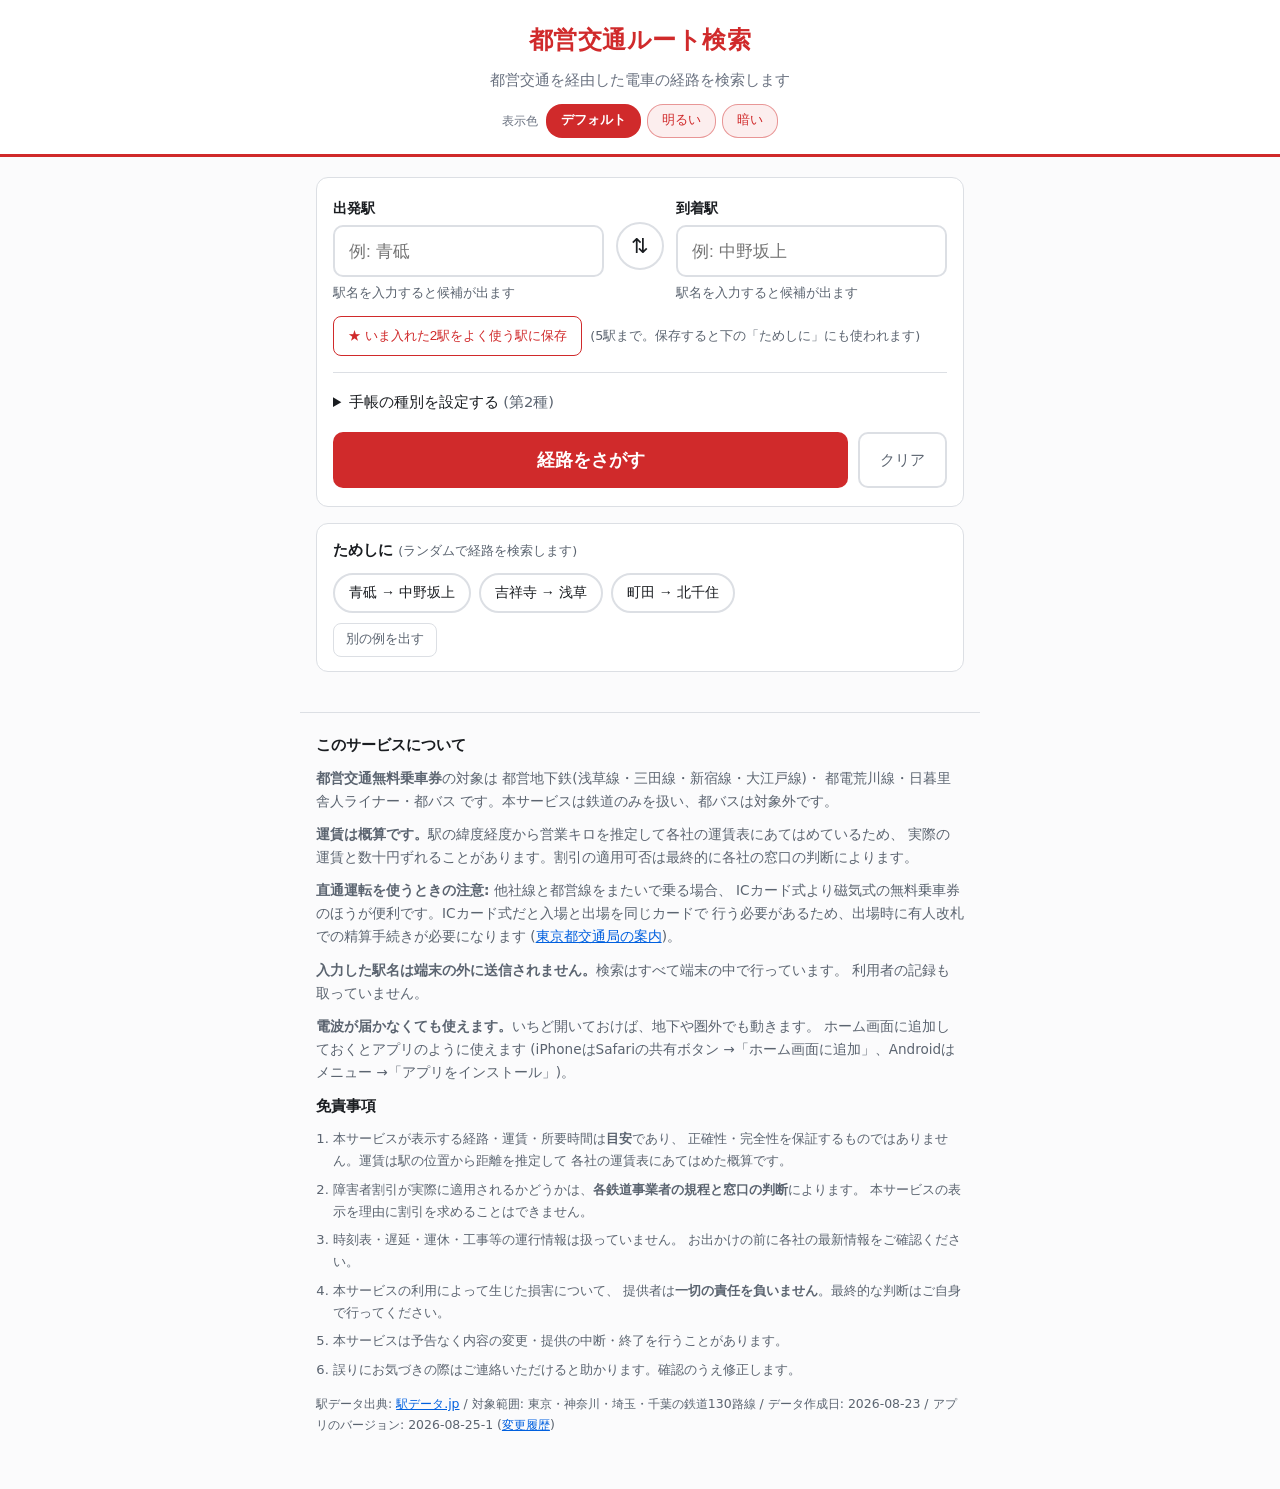
==== commit d30d1747: "アプリのバージョンをフッターに表示 sw.js の VERSION 定数を真実の源にして、fetch で読み取って フッターの「アプリのバージョン: 2026-08-25-1」に反映する。 バージョン" ====
--- a/index.html
+++ b/index.html
@@ -158,11 +158,14 @@
     駅データ出典: <a href="https://ekidata.jp/" target="_blank" rel="noopener">駅データ.jp</a>
     / 対象範囲: 東京・神奈川・埼玉・千葉の鉄道130路線
     / データ作成日: <span id="dataDate">—</span>
+    / アプリのバージョン: <span id="appVersion">—</span>
+    (<a href="https://github.com/nporayv/to-ma_toei/blob/main/docs/CHANGELOG.md" target="_blank" rel="noopener">変更履歴</a>)
   </p>
 </footer>
 
 <script src="fares.js"></script>
 <script src="router.js"></script>
 <script src="app.js"></script>
+<script src="mshiki.js"></script>
 </body>
 </html>
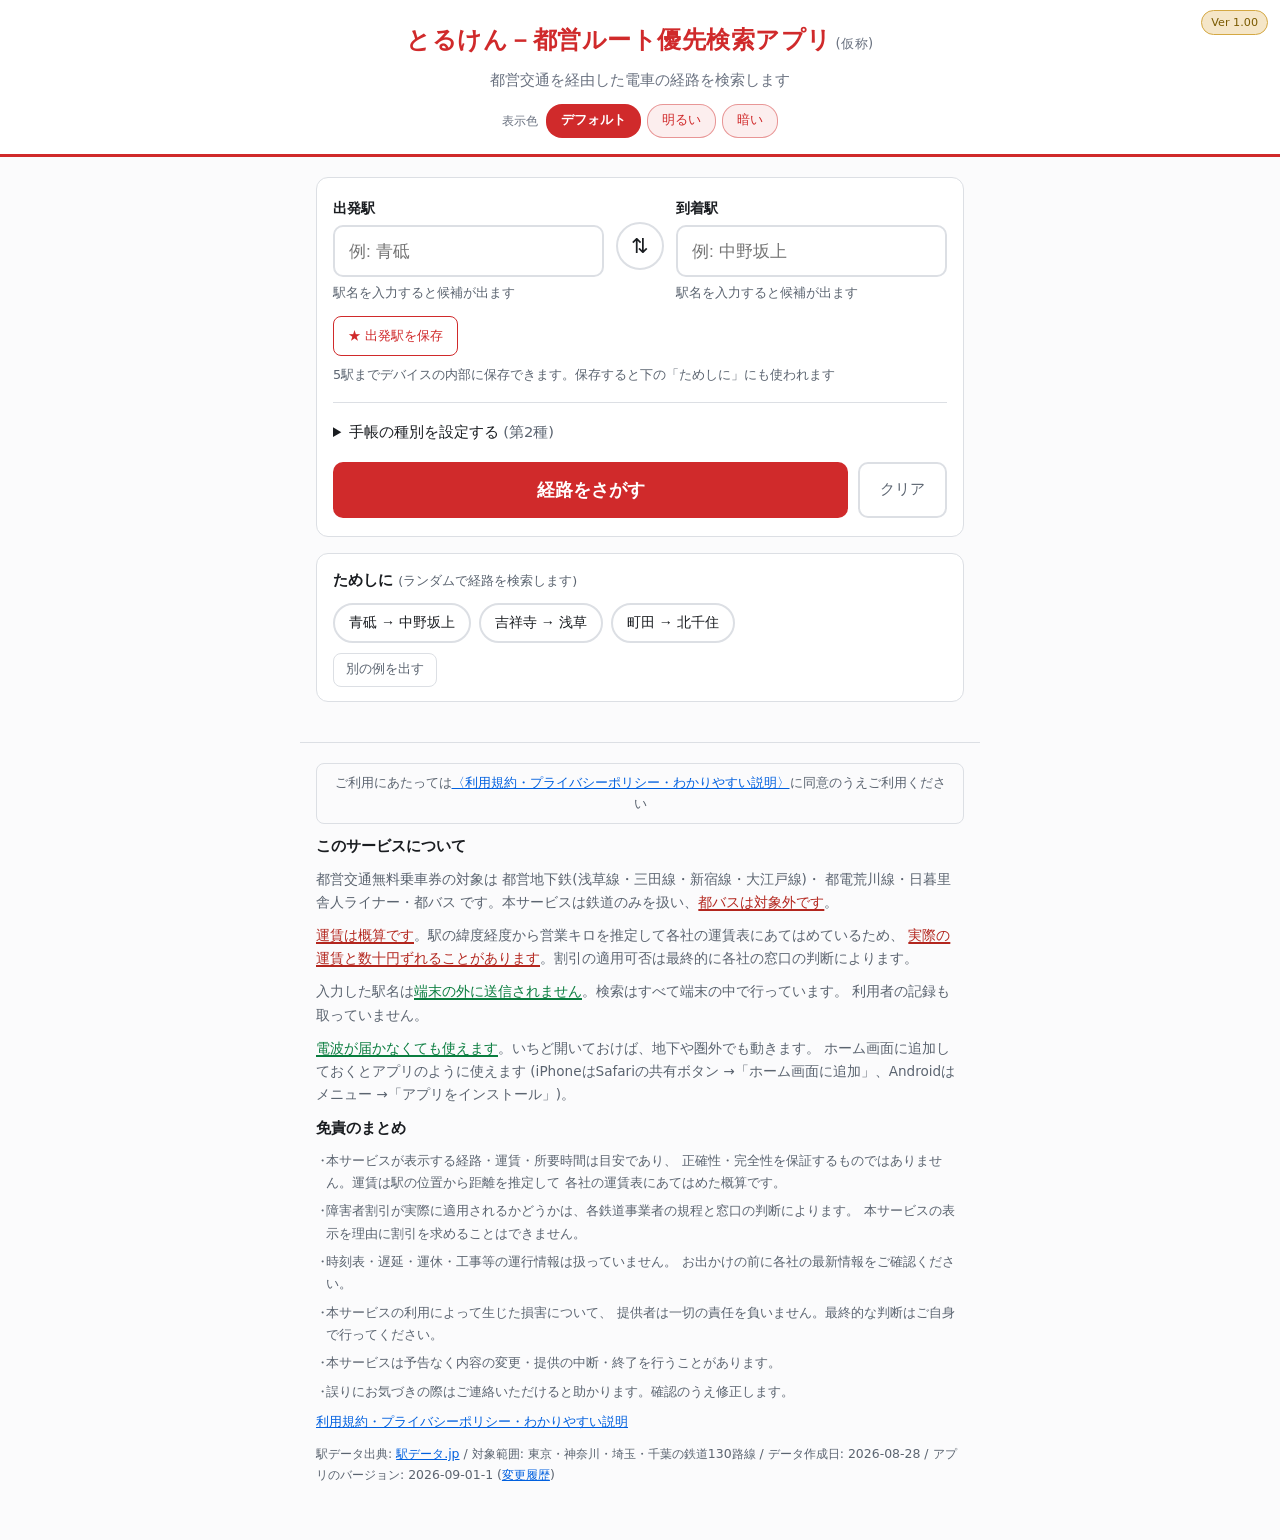
==== commit 9d6a1ad9: "Ver 1.00: アプリ名決定、利用規約HTML同梱、出発駅のみ保存、運賃(概算)表示 - アプリ名「とるけん－都営ルート優先検索アプリ(仮称)」をtitle・manifest・ヘッダに反映。Ver" ====
--- a/index.html
+++ b/index.html
@@ -3,8 +3,8 @@
 <head>
 <meta charset="UTF-8" />
 <meta name="viewport" content="width=device-width, initial-scale=1.0" />
-<title>都営交通ルート検索</title>
-<meta name="description" content="都営交通を経由した電車の経路と運賃を検索します。任意の駅から目的の駅まで、都営線をできるだけ使う経路を案内します。" />
+<title>とるけん-都営ルート優先検索アプリ</title>
+<meta name="description" content="都営交通無料乗車券をお持ちの方のための経路検索ツール。任意の駅から目的の駅まで、都営線を最大限に使う経路と概算運賃を案内します。" />
 <link rel="stylesheet" href="style.css" />
 
 <link rel="manifest" href="manifest.webmanifest" />
@@ -13,7 +13,7 @@
 <link rel="apple-touch-icon" href="icons/apple-touch-icon.png" />
 <meta name="apple-mobile-web-app-capable" content="yes" />
 <meta name="apple-mobile-web-app-status-bar-style" content="default" />
-<meta name="apple-mobile-web-app-title" content="都営ルート検索" />
+<meta name="apple-mobile-web-app-title" content="とるけん" />
 </head>
 <body>
 
@@ -25,7 +25,8 @@
 </div>
 
 <header class="site-header">
-  <h1>都営交通ルート検索</h1>
+  <div class="ver-badge">Ver 1.00</div>
+  <h1>とるけん－都営ルート優先検索アプリ<small class="title-kari">(仮称)</small></h1>
   <p class="tagline">都営交通を経由した電車の経路を検索します</p>
   <div class="theme-switch" role="group" aria-label="表示色の選択">
     <span class="sw-label" aria-hidden="true">表示色</span>
@@ -72,8 +73,8 @@
     </div>
 
     <p class="star-hint">
-      <button type="button" id="starBtn" class="star-btn">★ いま入れた2駅をよく使う駅に保存</button>
-      <span class="help">(5駅まで。保存すると下の「ためしに」にも使われます)</span>
+      <button type="button" id="starBtn" class="star-btn">★ 出発駅を保存</button>
+      <span class="help">5駅までデバイスの内部に保存できます。保存すると下の「ためしに」にも使われます</span>
     </p>
 
     <details class="options">
@@ -116,44 +117,40 @@
 </main>
 
 <footer class="site-footer">
+  <p class="consent-bar">ご利用にあたっては<a href="rayv_toruken_kiyaku_policy.html">〈利用規約・プライバシーポリシー・わかりやすい説明〉</a>に同意のうえご利用ください</p>
   <h2>このサービスについて</h2>
   <p>
-    <strong>都営交通無料乗車券</strong>の対象は 都営地下鉄(浅草線・三田線・新宿線・大江戸線)・
-    都電荒川線・日暮里舎人ライナー・都バス です。本サービスは鉄道のみを扱い、都バスは対象外です。
+    都営交通無料乗車券の対象は 都営地下鉄(浅草線・三田線・新宿線・大江戸線)・
+    都電荒川線・日暮里舎人ライナー・都バス です。本サービスは鉄道のみを扱い、<span class="em-warn">都バスは対象外です</span>。
   </p>
   <p>
-    <strong>運賃は概算です。</strong>駅の緯度経度から営業キロを推定して各社の運賃表にあてはめているため、
-    実際の運賃と数十円ずれることがあります。割引の適用可否は最終的に各社の窓口の判断によります。
+    <span class="em-warn">運賃は概算です</span>。駅の緯度経度から営業キロを推定して各社の運賃表にあてはめているため、
+    <span class="em-warn">実際の運賃と数十円ずれることがあります</span>。割引の適用可否は最終的に各社の窓口の判断によります。
   </p>
   <p>
-    <strong>直通運転を使うときの注意:</strong> 他社線と都営線をまたいで乗る場合、
-    ICカード式より磁気式の無料乗車券のほうが便利です。ICカード式だと入場と出場を同じカードで
-    行う必要があるため、出場時に有人改札での精算手続きが必要になります
-    (<a href="https://www.kotsu.metro.tokyo.jp/other/kanren/fare/free.html" target="_blank" rel="noopener">東京都交通局の案内</a>)。
-  </p>
-  <p>
-    <strong>入力した駅名は端末の外に送信されません。</strong>検索はすべて端末の中で行っています。
+    入力した駅名は<span class="em-ok">端末の外に送信されません</span>。検索はすべて端末の中で行っています。
     利用者の記録も取っていません。
   </p>
   <p>
-    <strong>電波が届かなくても使えます。</strong>いちど開いておけば、地下や圏外でも動きます。
+    <span class="em-ok">電波が届かなくても使えます</span>。いちど開いておけば、地下や圏外でも動きます。
     ホーム画面に追加しておくとアプリのように使えます
     (iPhoneはSafariの共有ボタン →「ホーム画面に追加」、Androidはメニュー →「アプリをインストール」)。
   </p>
-  <h2>免責事項</h2>
-  <ol class="terms">
-    <li>本サービスが表示する経路・運賃・所要時間は<strong>目安</strong>であり、
+  <h2>免責のまとめ</h2>
+  <ul class="terms">
+    <li>本サービスが表示する経路・運賃・所要時間は目安であり、
       正確性・完全性を保証するものではありません。運賃は駅の位置から距離を推定して
       各社の運賃表にあてはめた概算です。</li>
-    <li>障害者割引が実際に適用されるかどうかは、<strong>各鉄道事業者の規程と窓口の判断</strong>によります。
+    <li>障害者割引が実際に適用されるかどうかは、各鉄道事業者の規程と窓口の判断によります。
       本サービスの表示を理由に割引を求めることはできません。</li>
     <li>時刻表・遅延・運休・工事等の運行情報は扱っていません。
       お出かけの前に各社の最新情報をご確認ください。</li>
     <li>本サービスの利用によって生じた損害について、
-      提供者は<strong>一切の責任を負いません</strong>。最終的な判断はご自身で行ってください。</li>
+      提供者は一切の責任を負いません。最終的な判断はご自身で行ってください。</li>
     <li>本サービスは予告なく内容の変更・提供の中断・終了を行うことがあります。</li>
     <li>誤りにお気づきの際はご連絡いただけると助かります。確認のうえ修正します。</li>
-  </ol>
+  </ul>
+  <p class="terms-link"><a href="rayv_toruken_kiyaku_policy.html">利用規約・プライバシーポリシー・わかりやすい説明</a></p>
   <p class="src">
     駅データ出典: <a href="https://ekidata.jp/" target="_blank" rel="noopener">駅データ.jp</a>
     / 対象範囲: 東京・神奈川・埼玉・千葉の鉄道130路線
--- a/style.css
+++ b/style.css
@@ -648,3 +648,59 @@
 .tl-fare.included {
   font-weight: 400; font-size: .78rem; color: var(--muted);
 }
+
+/* --- バージョンバッジ --- */
+.site-header { position: relative; }
+.ver-badge {
+  position: absolute; top: 10px; right: 12px;
+  font-size: .7rem;
+  padding: 2px 9px; border-radius: 20px;
+  background: #f5e6c8; color: #7a5a00; border: 1px solid #d4a843;
+}
+@media (prefers-color-scheme: dark) {
+  :root:not([data-theme="light"]) .ver-badge {
+    background: #2e2006; color: #e6c170; border-color: #9a7830;
+  }
+}
+:root[data-theme="dark"] .ver-badge {
+  background: #2e2006; color: #e6c170; border-color: #9a7830;
+}
+
+/* ヘッダのタイトル内「(仮称)」注記 */
+.title-kari { font-size: .55em; color: var(--head-sub); margin-left: .3em; font-weight: 400; }
+
+/* --- 同意バー --- */
+.consent-bar {
+  margin: 0 0 14px; padding: 8px 12px;
+  border: 1px solid var(--line); border-radius: 8px;
+  font-size: .8rem; color: var(--muted); text-align: center;
+}
+.consent-bar a { color: var(--focus); }
+
+/* --- 弱点・強みの強調(下線+色、ボールドなし) --- */
+.em-warn {
+  text-decoration: underline;
+  text-decoration-color: var(--danger);
+  text-decoration-thickness: 1.5px;
+  text-underline-offset: 2px;
+  color: var(--danger);
+}
+.em-ok {
+  text-decoration: underline;
+  text-decoration-color: var(--free);
+  text-decoration-thickness: 1.5px;
+  text-underline-offset: 2px;
+  color: var(--free);
+}
+
+/* 免責一覧: 番号なし */
+.terms { list-style: none; margin: 0 0 8px; padding: 0; font-size: .82rem; }
+.terms li { margin-bottom: 6px; padding-left: .8em; position: relative; }
+.terms li::before { content: "・"; position: absolute; left: 0; color: var(--muted); }
+
+/* 規約リンク */
+.terms-link { margin: 0 0 10px; font-size: .82rem; }
+.terms-link a { color: var(--focus); }
+
+/* 運賃概算の注記 */
+.fare-approx { font-size: .78em; color: var(--muted); margin-left: 3px; }
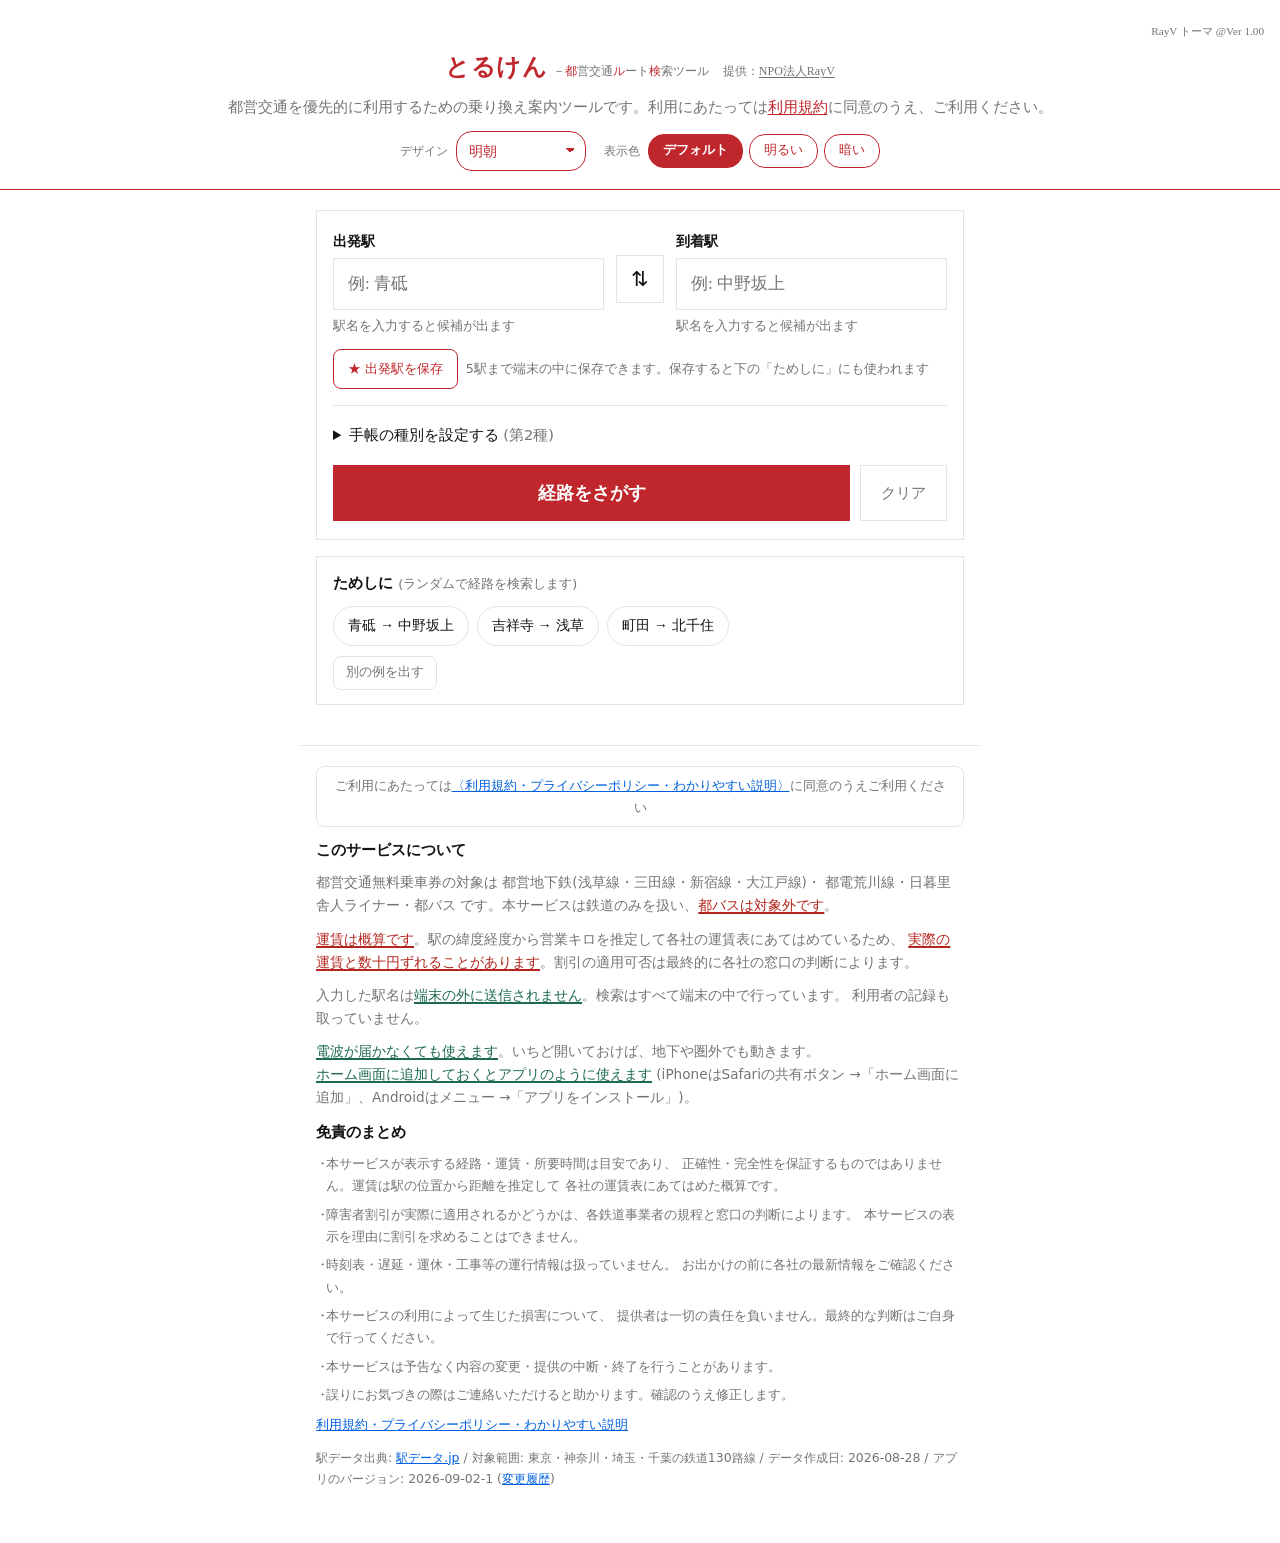
==== commit df5cae29: "デザイン7意匠の切り替えを追加し、ヘッダ・規約ページの表記を整備 見え方の負担は人によって大きく違うため、1案を選ぶのではなく7つの意匠から 利用者が選べる形にした。選択は端末の中だけに保存し、次回も" ====
--- a/index.html
+++ b/index.html
@@ -3,12 +3,12 @@
 <head>
 <meta charset="UTF-8" />
 <meta name="viewport" content="width=device-width, initial-scale=1.0" />
-<title>とるけん-都営ルート優先検索アプリ</title>
-<meta name="description" content="都営交通無料乗車券をお持ちの方のための経路検索ツール。任意の駅から目的の駅まで、都営線を最大限に使う経路と概算運賃を案内します。" />
+<title>とるけん－都営交通ルート検索ツール</title>
+<meta name="description" content="都営交通を優先的に利用するための乗り換え案内ツール。都営交通無料乗車券をお持ちの方に向けて、出発する駅から目的の駅まで、都営線を最大限に使う経路と概算運賃を案内します。" />
 <link rel="stylesheet" href="style.css" />
 
 <link rel="manifest" href="manifest.webmanifest" />
-<meta name="theme-color" content="#d02a2b" />
+<meta name="theme-color" content="#c0272d" />
 <link rel="icon" href="icons/favicon-32.png" sizes="32x32" />
 <link rel="apple-touch-icon" href="icons/apple-touch-icon.png" />
 <meta name="apple-mobile-web-app-capable" content="yes" />
@@ -17,7 +17,7 @@
 </head>
 <body>
 
-<a class="skip-link" href="#result">検索結果へskip</a>
+<a class="skip-link" href="#result">検索結果へ移動</a>
 
 <div id="updateBar" class="update-bar" role="status" hidden>
   <span>新しいデータがあります。</span>
@@ -25,14 +25,30 @@
 </div>
 
 <header class="site-header">
-  <div class="ver-badge">Ver 1.00</div>
-  <h1>とるけん－都営ルート優先検索アプリ<small class="title-kari">(仮称)</small></h1>
-  <p class="tagline">都営交通を経由した電車の経路を検索します</p>
-  <div class="theme-switch" role="group" aria-label="表示色の選択">
-    <span class="sw-label" aria-hidden="true">表示色</span>
-    <button type="button" data-theme-set="default" aria-pressed="true">デフォルト</button>
-    <button type="button" data-theme-set="light" aria-pressed="false">明るい</button>
-    <button type="button" data-theme-set="dark" aria-pressed="false">暗い</button>
+  <div class="ver-badge" id="verBadge">RayV トーマ @Ver 1.00</div>
+  <!-- 「とるけん」の由来が読み取れるよう、都営交通ルート検索の
+       「都」「ル」「検」だけ色を変えている(太字にはしない) -->
+  <h1>とるけん<small class="title-formal">－<span class="tr-hl">都</span>営交通<span class="tr-hl">ル</span>ート<span class="tr-hl">検</span>索ツール <span class="title-provider">提供：<a href="https://x.com/rayv_staff" target="_blank" rel="noopener">NPO法人RayV</a></span></small></h1>
+  <p class="tagline">都営交通を優先的に利用するための乗り換え案内ツールです。利用にあたっては<a href="rayv_toruken_kiyaku_policy.html">利用規約</a>に同意のうえ、ご利用ください。</p>
+  <div class="look-switch">
+    <div class="skin-switch">
+      <label class="sw-label" for="skinSelect">デザイン</label>
+      <select id="skinSelect">
+        <option value="mincho">明朝</option>
+        <option value="sign">サインボード</option>
+        <option value="ticket">きっぷ</option>
+        <option value="block">ブロック</option>
+        <option value="map">路線図</option>
+        <option value="soft">やわらか</option>
+        <option value="classic">初代</option>
+      </select>
+    </div>
+    <div class="theme-switch" role="group" aria-label="表示色の選択">
+      <span class="sw-label" aria-hidden="true">表示色</span>
+      <button type="button" data-theme-set="default" aria-pressed="true">デフォルト</button>
+      <button type="button" data-theme-set="light" aria-pressed="false">明るい</button>
+      <button type="button" data-theme-set="dark" aria-pressed="false">暗い</button>
+    </div>
   </div>
 </header>
 
@@ -65,16 +81,12 @@
                placeholder="例: 中野坂上" />
         <p id="toHelp" class="help">駅名を入力すると候補が出ます</p>
         <ul id="toList" class="ac-list" role="listbox" aria-label="到着駅の候補" hidden></ul>
-        <div class="saved-row" id="savedTo" hidden>
-          <span class="saved-label">よく使う駅:</span>
-          <span class="saved-chips"></span>
-        </div>
       </div>
     </div>
 
     <p class="star-hint">
       <button type="button" id="starBtn" class="star-btn">★ 出発駅を保存</button>
-      <span class="help">5駅までデバイスの内部に保存できます。保存すると下の「ためしに」にも使われます</span>
+      <span class="help">5駅まで端末の中に保存できます。保存すると下の「ためしに」にも使われます</span>
     </p>
 
     <details class="options">
@@ -132,8 +144,8 @@
     利用者の記録も取っていません。
   </p>
   <p>
-    <span class="em-ok">電波が届かなくても使えます</span>。いちど開いておけば、地下や圏外でも動きます。
-    ホーム画面に追加しておくとアプリのように使えます
+    <span class="em-ok">電波が届かなくても使えます</span>。いちど開いておけば、地下や圏外でも動きます。<br />
+    <span class="em-ok">ホーム画面に追加しておくとアプリのように使えます</span>
     (iPhoneはSafariの共有ボタン →「ホーム画面に追加」、Androidはメニュー →「アプリをインストール」)。
   </p>
   <h2>免責のまとめ</h2>
--- a/style.css
+++ b/style.css
@@ -1,63 +1,306 @@
-/* 都営むりょうルート
+/* とるけん－都営交通ルート検索ツール
    利用者に障害のある方を想定しているため、文字は大きめ、
-   タップ領域は44px以上、色だけに頼らない表示を基本にする。 */
-
-/* 表示色は3種類。既定は「デフォルト」で、ヘッダを塗りつぶさず赤の文字と線で見せる。
-   赤ベタ+白抜きは面積が大きいとまぶしいため、塗りつぶしは「明るい」を選んだときだけにする。 */
-:root, :root[data-theme="default"] {
-  --brand: #d02a2b;          /* RayVの赤 */
+   タップ領域は44px以上、色だけに頼らない表示を基本にする。
+
+   ===== 見た目は「意匠(data-skin)」×「表示色(data-theme)」の2軸で決まる =====
+
+   data-skin  … 7種類。既定は mincho(明朝)。プルダウンで選ぶ。
+                mincho / sign / ticket / block / map / soft / classic
+   data-theme … 3種類。既定は default。ボタンで選ぶ。
+                default(ヘッダを塗らない) / light(ヘッダを赤で塗る) / dark(暗い地)
+
+   意匠側は「色のパレット」と「形(角丸・罫の太さ・書体)」だけを定義し、
+   ヘッダの塗り方は表示色側が担当する。こうすると 7×3=21通りを
+   個別に書かずに済み、意匠を足すときも色を1組足すだけで済む。
+
+   書体はOS標準のものだけを使う。このアプリは電波が届かない場所で
+   使われる前提(sw.jsで資材を端末に持たせている)なので、
+   Webフォントを外部から読むと初回オフライン時に崩れる。 */
+
+/* --- 形の既定値。意匠が上書きしなければこの値が使われる --- */
+:root {
+  --font-body: "Hiragino Kaku Gothic ProN", "Hiragino Sans", "Yu Gothic UI", "Meiryo", system-ui, sans-serif;
+  --font-head: var(--font-body);
+  --font-data: var(--font-body);   /* 駅名・運賃など、読み違えたくない文字 */
+  --radius: 12px;
+  --radius-input: 10px;
+  --radius-btn: 10px;
+  --border-w: 1px;
+  --input-border-w: 2px;
+  --card-shadow: none;
+  --btn-shadow: none;
+  --head-border-w: 3px;
+  --head-pad: 20px 16px 16px;
+  --title-weight: 700;
+  --title-spacing: .02em;
+  --dot-size: 13px;
+  --dot-radius: 50%;
+  --dot-border-w: 3px;
+  --bar-w: 7px;
+  --bar-radius: 4px;
+  --danger: #b3261e;
+  --focus: #0060df;
+}
+
+/* ===== 意匠ごとの色と形 ===================================================
+   各意匠は「明るい地のパレット」をここで定義する。
+   暗い地(data-theme="dark")は後段でまとめて上書きする。 */
+
+/* --- 明朝(既定) : 規約ページと同じ作法。明朝の見出し、髪の毛のような赤い罫 --- */
+:root, :root[data-skin="mincho"] {
+  --brand: #c0272d;
+  --brand-dark: #8e1d22;
+  --free: #1e6b4f;
+  --free-bg: #f1f7f4;
+  --bg: #ffffff;
+  --card: #ffffff;
+  --text: #141414;
+  --muted: #747474;   /* 白地で4.67:1。#7a7a7a では補助文字が4.29で基準未満だった */
+  --line: #e4e4e4;
+  --font-head: "Hiragino Mincho ProN", "Yu Mincho", "YuMincho", "MS PMincho", serif;
+  --font-data: "Hiragino Mincho ProN", "Yu Mincho", "YuMincho", "MS PMincho", serif;
+  --radius: 0px;
+  --radius-input: 0px;
+  --radius-btn: 0px;
+  --border-w: 1px;
+  --input-border-w: 1px;
+  --head-border-w: 1px;
+  --head-pad: 22px 16px 18px;
+  --title-weight: 600;
+  --dot-size: 11px;
+  --dot-border-w: 2px;
+  --bar-w: 3px;
+  --bar-radius: 0px;
+}
+
+/* --- サインボード : 駅の案内サイン。太い赤帯、黒の極太罫、角ゼロ --- */
+:root[data-skin="sign"] {
+  --brand: #c8102e;
+  --brand-dark: #9c0c23;
+  --free: #00693e;
+  --free-bg: #e6f0eb;
+  --bg: #f4f4f5;
+  --card: #ffffff;
+  --text: #101114;
+  --muted: #5c6067;
+  --line: #101114;
+  /* 既定の意匠が明朝なので、ゴシックに戻すには明示が要る */
+  --font-head: var(--font-body);
+  --font-data: var(--font-body);
+  --head-pad: 20px 16px 16px;
+  --title-weight: 900;
+  --title-spacing: .04em;
+  --radius: 0px;
+  --radius-input: 0px;
+  --radius-btn: 0px;
+  --border-w: 2px;
+  --input-border-w: 2px;
+  --head-border-w: 4px;
+  --dot-size: 14px;
+  --dot-radius: 0px;
+  --dot-border-w: 4px;
+  --bar-w: 8px;
+  --bar-radius: 0px;
+}
+
+/* --- きっぷ : 乗車券を模す。生成りの紙、ミシン目の破線、等幅の数字 --- */
+:root[data-skin="ticket"] {
+  --brand: #b62025;
+  --brand-dark: #7e1519;
+  --free: #3f6b33;
+  --free-bg: #edf2e7;
+  --bg: #fdfbf4;
+  --card: #fffefa;
+  --text: #2b2620;
+  --muted: #7b7165;   /* 生成りの地で4.74:1。#8a8074 では3.84で基準未満だった */
+  --line: #ded5c4;
+  --font-head: "Hiragino Mincho ProN", "Yu Mincho", "YuMincho", serif;
+  --font-data: "SFMono-Regular", "Consolas", "BIZ UDGothic", "MS Gothic", ui-monospace, monospace;
+  --title-spacing: .08em;
+  --title-weight: 700;
+  --head-pad: 20px 16px 16px;
+  --dot-radius: 50%;
+  --dot-border-w: 3px;
+  --radius: 8px;
+  --radius-input: 5px;
+  --radius-btn: 999px;
+  --border-w: 1px;
+  --input-border-w: 1px;
+  --head-border-w: 2px;
+  --card-shadow: 0 2px 0 #efe8d8;
+  --btn-shadow: 0 2px 0 #7e1519;
+  --dot-size: 11px;
+  --bar-w: 4px;
+}
+/* ミシン目: ヘッダの下に破線を敷く */
+:root[data-skin="ticket"] .site-header { border-bottom-style: dashed; }
+:root[data-skin="ticket"] .headline,
+:root[data-skin="ticket"] .route-card.primary { border-style: dashed; }
+
+/* --- ブロック : 3pxの黒枠と段差の影。コントラストが最も高い --- */
+:root[data-skin="block"] {
+  --brand: #e8112d;
+  --brand-dark: #b60d23;
+  --free: #0b7a3b;
+  --free-bg: #dff5e7;
+  --bg: #fff6f5;
+  --card: #ffffff;
+  --text: #000000;
+  --muted: #4a4a4a;
+  --line: #000000;
+  --font-head: var(--font-body);
+  --font-data: var(--font-body);
+  --head-pad: 20px 16px 16px;
+  --title-weight: 900;
+  --radius: 0px;
+  --radius-input: 0px;
+  --radius-btn: 0px;
+  --border-w: 3px;
+  --input-border-w: 2px;
+  --head-border-w: 3px;
+  --card-shadow: 5px 5px 0 #000;
+  --btn-shadow: 4px 4px 0 #000;
+  --dot-size: 14px;
+  --dot-radius: 0px;
+  --dot-border-w: 3px;
+  --bar-w: 8px;
+  --bar-radius: 0px;
+}
+
+/* --- 路線図 : 駅は白抜きの丸、区間は丸端の太線。経路が図として読める --- */
+:root[data-skin="map"] {
+  --brand: #d42b33;
+  --brand-dark: #a81f26;
+  --free: #0e7c66;
+  --free-bg: #e7f4f1;
+  --bg: #f7f8fa;
+  --card: #ffffff;
+  --text: #151a21;
+  --muted: #67707e;
+  --line: #dfe3e9;
+  --font-head: var(--font-body);
+  --font-data: var(--font-body);
+  --head-pad: 20px 16px 16px;
+  --title-weight: 700;
+  --radius: 14px;
+  --radius-input: 10px;
+  --radius-btn: 999px;
+  --border-w: 1px;
+  --input-border-w: 1px;
+  --head-border-w: 1px;
+  --dot-radius: 50%;
+  --btn-shadow: 0 6px 18px -8px rgba(212, 43, 51, .75);
+  --dot-size: 16px;
+  --dot-border-w: 4px;
+  --bar-w: 6px;
+  --bar-radius: 999px;
+}
+
+/* --- やわらか : 角を大きく、影を薄く、赤を一段落とす。負担が最も軽い --- */
+:root[data-skin="soft"] {
+  /* 赤を落としすぎると白抜き文字が読めなくなる。
+     #d8434a では白との比が4.36で基準(4.5)に届かなかったため一段暗くした */
+  --brand: #d03d44;
+  --brand-dark: #b8343a;
+  --free: #2f7d62;
+  --free-bg: #edf6f2;
+  --bg: #fff9f9;
+  --card: #ffffff;
+  --text: #2a2326;
+  --muted: #7d6f73;   /* 白地で4.78:1。#8c7e82 では3.87で基準未満だった */
+  --line: #f0e2e3;
+  --font-head: var(--font-body);
+  --font-data: var(--font-body);
+  --head-pad: 20px 16px 16px;
+  --title-weight: 700;
+  --dot-radius: 50%;
+  --dot-border-w: 3px;
+  --radius: 20px;
+  --radius-input: 14px;
+  --radius-btn: 999px;
+  --border-w: 1px;
+  --input-border-w: 1px;
+  --head-border-w: 1px;
+  --card-shadow: 0 2px 8px rgba(160, 110, 110, .10);
+  --btn-shadow: 0 8px 20px -8px rgba(216, 67, 74, .7);
+  --dot-size: 12px;
+  --bar-w: 6px;
+  --bar-radius: 999px;
+}
+
+/* --- 初代 : Ver 1.00 まで既定だった配色と形。選べるように残してある。
+   既定が明朝になったので、形の変数も明示して初代の姿に戻す
+   (書かないと明朝の角ゼロ・明朝体をそのまま受け継いでしまう)。 --- */
+:root[data-skin="classic"] {
+  --brand: #d02a2b;
   --brand-dark: #a81f20;
   --free: #0a7d3f;
   --free-bg: #eef7f1;
   --bg: #fbfbfc;
-  --card: #fff;
+  --card: #ffffff;
   --text: #1a1d21;
   --muted: #5b6470;
   --line: #dcdfe4;
-  --danger: #b3261e;
-  --focus: #0060df;
+  --font-head: var(--font-body);
+  --font-data: var(--font-body);
   --radius: 12px;
-  /* ヘッダ: 塗りつぶさず、白地に赤文字と赤い下線 */
-  --head-bg: #fff;
-  --head-text: #d02a2b;
-  --head-sub: #6a7280;
-  --head-border: #d02a2b;
-  --sw-bg: rgba(208, 42, 43, .08);
-  --sw-border: rgba(208, 42, 43, .45);
-  --sw-text: #d02a2b;
-  --sw-on-bg: #d02a2b;
-  --sw-on-text: #fff;
+  --radius-input: 10px;
+  --radius-btn: 10px;
+  --border-w: 1px;
+  --input-border-w: 2px;
+  --head-border-w: 3px;
+  --head-pad: 20px 16px 16px;
+  --title-weight: 700;
+  --title-spacing: .02em;
+  --dot-size: 13px;
+  --dot-radius: 50%;
+  --dot-border-w: 3px;
+  --bar-w: 7px;
+  --bar-radius: 4px;
+  --card-shadow: none;
+  --btn-shadow: none;
+}
+
+/* ===== 表示色(明暗) =======================================================
+   意匠が決めたパレットを受けて、ヘッダの塗り方だけを切り替える。 */
+
+/* デフォルト: ヘッダを塗らず、地の色に赤い文字と罫で見せる。
+   赤ベタ+白抜きは面積が大きいとまぶしいため、塗るのは「明るい」だけにする。 */
+:root, :root[data-theme="default"] {
+  --head-bg: var(--card);
+  --head-text: var(--brand);
+  --head-sub: var(--muted);
+  --head-border: var(--brand);
+  --sw-bg: transparent;
+  --sw-border: var(--brand);
+  --sw-text: var(--brand);
+  --sw-on-bg: var(--brand);
+  --sw-on-text: var(--on-brand);
   --on-brand: #fff;
   --on-free: #fff;
+  /* 「とるけん」の由来を示す1文字だけの強調色 */
+  --hl-ink: var(--brand);
 }
 
 /* 明るい: ヘッダを赤で塗りつぶし、白抜き文字にする */
 :root[data-theme="light"] {
-  --brand: #d02a2b;
-  --brand-dark: #a81f20;
-  --free: #0a7d3f;
-  --free-bg: #e8f6ee;
-  --bg: #f4f5f7;
-  --card: #fff;
-  --text: #1a1d21;
-  --muted: #5b6470;
-  --line: #d8dce2;
-  --danger: #b3261e;
-  --focus: #0060df;
-  --head-bg: #d02a2b;
+  --head-bg: var(--brand);
   --head-text: #fff;
-  --head-sub: rgba(255, 255, 255, .92);
+  --head-sub: rgba(255, 255, 255, .88);
   --head-border: transparent;
   --sw-bg: rgba(255, 255, 255, .18);
   --sw-border: rgba(255, 255, 255, .5);
   --sw-text: #fff;
   --sw-on-bg: #fff;
-  --sw-on-text: #d02a2b;
+  --sw-on-text: var(--brand);
   --on-brand: #fff;
   --on-free: #fff;
-}
-
-/* 暗い: 目が疲れにくいよう彩度を落とし、赤も明るめにして読みやすくする */
+  /* 赤地では赤で強調できないため、案内サインと同じ黄で抜く */
+  --hl-ink: #ffe08a;
+}
+
+/* 暗い: 目が疲れにくいよう地を暗くし、赤も明るめにして読みやすくする。
+   意匠ごとの色味は残しつつ、明度だけを入れ替える。 */
 :root[data-theme="dark"] {
   --brand: #ff6b6c;
   --brand-dark: #ff8f90;
@@ -70,18 +313,39 @@
   --line: #333944;
   --danger: #ff8a80;
   --focus: #7cb7ff;
-  --head-bg: #1e2127;
-  --head-text: #ff6b6c;
-  --head-sub: #a3adba;
-  --head-border: #ff6b6c;
-  --sw-bg: rgba(255, 107, 108, .12);
-  --sw-border: rgba(255, 107, 108, .5);
-  --sw-text: #ff6b6c;
-  --sw-on-bg: #ff6b6c;
-  --sw-on-text: #14161a;
+  --head-bg: var(--card);
+  --head-text: var(--brand);
+  --head-sub: var(--muted);
+  --head-border: var(--brand);
+  --sw-bg: transparent;
+  --sw-border: var(--brand);
+  --sw-text: var(--brand);
+  --sw-on-bg: var(--brand);
+  --sw-on-text: var(--on-brand);
   /* 明るい赤・緑の上は、白抜きだと読みにくいので地の色を載せる */
   --on-brand: #14161a;
   --on-free: #14161a;
+  --hl-ink: var(--brand);
+  /* 黒罫・黒影を前提にした意匠は、暗い地では見えないので打ち消す */
+  --card-shadow: none;
+  --btn-shadow: none;
+}
+/* 暗い地でも意匠ごとの色味は保つ */
+:root[data-skin="ticket"][data-theme="dark"] {
+  --brand: #ff8b7e; --brand-dark: #ffa79c;
+  --bg: #17150f; --card: #211e17; --text: #f0ebdd; --muted: #a89c88; --line: #3a352a;
+}
+:root[data-skin="map"][data-theme="dark"] {
+  --brand: #ff7b82; --brand-dark: #ff9aa0;
+  --bg: #10141a; --card: #1a1f27; --text: #e8edf4; --muted: #97a2b2; --line: #2c333d;
+}
+:root[data-skin="soft"][data-theme="dark"] {
+  --brand: #ff8f95; --brand-dark: #ffabaf;
+  --bg: #171214; --card: #221b1d; --text: #f2e9eb; --muted: #a99a9e; --line: #382d30;
+}
+:root[data-skin="sign"][data-theme="dark"],
+:root[data-skin="block"][data-theme="dark"] {
+  --line: #4a525e;   /* 黒罫のままでは暗い地に沈むため明るくする */
 }
 
 * { box-sizing: border-box; }
@@ -95,7 +359,7 @@
 
 body {
   margin: 0;
-  font-family: "Hiragino Kaku Gothic ProN", "Hiragino Sans", "Yu Gothic UI", "Meiryo", system-ui, sans-serif;
+  font-family: var(--font-body);
   font-size: 17px;
   line-height: 1.7;
   background: var(--bg);
@@ -134,11 +398,16 @@
 .site-header {
   background: var(--head-bg);
   color: var(--head-text);
-  padding: 20px 16px 16px;
+  padding: var(--head-pad);
   text-align: center;
-  border-bottom: 3px solid var(--head-border);
-}
-.site-header h1 { margin: 0; font-size: 1.5rem; letter-spacing: .02em; }
+  border-bottom: var(--head-border-w) solid var(--head-border);
+}
+.site-header h1 {
+  margin: 0; font-size: 1.5rem;
+  font-family: var(--font-head);
+  font-weight: var(--title-weight);
+  letter-spacing: var(--title-spacing);
+}
 .tagline { margin: 6px 0 0; font-size: .92rem; color: var(--head-sub); }
 
 main { max-width: 680px; margin: 0 auto; padding: 20px 16px 8px; }
@@ -146,8 +415,9 @@
 /* --- 検索フォーム --- */
 .search-card {
   background: var(--card);
-  border: 1px solid var(--line);
+  border: var(--border-w) solid var(--line);
   border-radius: var(--radius);
+  box-shadow: var(--card-shadow);
   padding: 18px 16px;
 }
 
@@ -170,8 +440,9 @@
   min-height: 52px;
   padding: 12px 14px;
   font-size: 1.08rem;
-  border: 2px solid var(--line);
-  border-radius: 10px;
+  font-family: var(--font-data);
+  border: var(--input-border-w) solid var(--line);
+  border-radius: var(--radius-input);
   background: var(--card);
   color: var(--text);
 }
@@ -183,8 +454,8 @@
   position: absolute; z-index: 20; top: 100%; left: 0; right: 0;
   margin: 4px 0 0; padding: 4px; list-style: none;
   background: var(--card);
-  border: 2px solid var(--line);
-  border-radius: 10px;
+  border: var(--input-border-w) solid var(--line);
+  border-radius: var(--radius-input);
   max-height: 320px; overflow-y: auto;
   box-shadow: 0 8px 24px rgba(0, 0, 0, .16);
 }
@@ -200,7 +471,7 @@
   color: var(--muted); font-size: .86rem;
 }
 .ac-list li.ac-hint:hover { background: none; }
-.ac-name { font-weight: 700; font-size: 1.02rem; }
+.ac-name { font-weight: 700; font-size: 1.02rem; font-family: var(--font-data); }
 .ac-sub {
   grid-column: 1 / -1;
   font-size: .76rem; color: var(--muted);
@@ -217,7 +488,8 @@
   margin-top: 26px;
   min-width: 48px; min-height: 48px;
   font-size: 1.3rem;
-  border: 2px solid var(--line); border-radius: 50%;
+  border: var(--input-border-w) solid var(--line);
+  border-radius: var(--radius-btn, 50%);
   background: var(--card); color: var(--text); cursor: pointer;
 }
 .swap-btn:hover { border-color: var(--brand); color: var(--brand); }
@@ -238,7 +510,9 @@
   min-height: 56px; padding: 14px;
   font-size: 1.12rem; font-weight: 700;
   background: var(--brand); color: var(--on-brand);
-  border: none; border-radius: 10px; cursor: pointer;
+  border: none; border-radius: var(--radius-btn);
+  box-shadow: var(--btn-shadow);
+  cursor: pointer;
 }
 .go-btn:hover { background: var(--brand-dark); }
 
@@ -248,15 +522,16 @@
 
 /* --- ためしに / 履歴 --- */
 .tryout, .history {
-  background: var(--card); border: 1px solid var(--line);
-  border-radius: var(--radius); padding: 14px 16px;
+  background: var(--card); border: var(--border-w) solid var(--line);
+  border-radius: var(--radius); box-shadow: var(--card-shadow);
+  padding: 14px 16px;
   margin-top: 16px;
 }
 .try-head { font-size: .95rem; margin: 0 0 9px; color: var(--text); }
 .ex { display: flex; flex-wrap: wrap; gap: 8px; margin: 0 0 10px; }
 .chip {
   min-height: 40px; padding: 7px 14px;
-  border: 2px solid var(--line); border-radius: 20px;
+  border: var(--input-border-w) solid var(--line); border-radius: 20px;
   background: var(--card); color: var(--text);
   font-size: .88rem; cursor: pointer;
 }
@@ -302,7 +577,8 @@
 .clear-btn {
   min-height: 56px; padding: 14px 20px;
   background: var(--card); color: var(--muted);
-  border: 2px solid var(--line); border-radius: 10px;
+  border: var(--input-border-w) solid var(--line);
+  border-radius: var(--radius-btn);
   font-size: .95rem; cursor: pointer; white-space: nowrap;
 }
 .clear-btn:hover { border-color: var(--brand); color: var(--brand); }
@@ -322,6 +598,7 @@
   background: var(--free-bg);
   border: 2px solid var(--free);
   border-radius: var(--radius);
+  box-shadow: var(--card-shadow);
   padding: 16px;
   margin-bottom: 18px;
 }
@@ -334,16 +611,22 @@
 .hl-grid > div {
   flex: 1 1 190px;
   background: var(--card);
-  border: 1px solid var(--line); border-radius: 9px;
+  border: var(--border-w) solid var(--line); border-radius: var(--radius-input);
   padding: 9px 13px;
 }
 .hl-grid dt { font-size: .76rem; color: var(--muted); }
-.hl-station { margin: 2px 0 0; font-size: 1.24rem; font-weight: 700; }
+.hl-station {
+  margin: 2px 0 0; font-size: 1.24rem; font-weight: 700;
+  font-family: var(--font-data);
+}
 
 .hl-money { display: flex; flex-wrap: wrap; align-items: baseline; gap: 9px; margin: 0; }
 .was { text-decoration: line-through; color: var(--muted); font-size: .98rem; }
 .arrow { color: var(--muted); }
-.now { font-size: 1.7rem; font-weight: 800; color: var(--free); }
+.now {
+  font-size: 1.7rem; font-weight: 800; color: var(--free);
+  font-family: var(--font-data); font-variant-numeric: tabular-nums;
+}
 .headline.nofree .now { color: var(--text); }
 .save {
   background: var(--free); color: var(--on-free);
@@ -354,8 +637,9 @@
 /* --- 経路カード --- */
 .route-card {
   background: var(--card);
-  border: 1px solid var(--line);
+  border: var(--border-w) solid var(--line);
   border-radius: var(--radius);
+  box-shadow: var(--card-shadow);
   padding: 14px 16px 8px;
   margin-bottom: 16px;
 }
@@ -373,7 +657,10 @@
 }
 .route-card:not(.primary) .rc-tag { background: var(--muted); color: var(--card); }
 .rc-fare { font-size: .84rem; color: var(--muted); }
-.rc-fare b { font-size: 1.32rem; color: var(--text); margin-right: 6px; }
+.rc-fare b {
+  font-size: 1.32rem; color: var(--text); margin-right: 6px;
+  font-family: var(--font-data); font-variant-numeric: tabular-nums;
+}
 .rc-was { text-decoration: line-through; }
 /* 所要時間と乗換回数は、運賃と同じくらい判断の材料になるので同じ大きさで出す */
 .rc-meta { margin-left: auto; font-size: 1.32rem; color: var(--text); }
@@ -387,12 +674,13 @@
   padding: 5px 0 5px 4px;
 }
 .tl-dot {
-  width: 13px; height: 13px; flex: none;
-  border: 3px solid var(--muted); border-radius: 50%;
+  width: var(--dot-size); height: var(--dot-size); flex: none;
+  border: var(--dot-border-w) solid var(--muted);
+  border-radius: var(--dot-radius);
   background: var(--card);
 }
-.tl-stop.endpoint .tl-dot { border-color: var(--text); border-width: 4px; }
-.tl-name { font-weight: 700; font-size: 1.06rem; }
+.tl-stop.endpoint .tl-dot { border-color: var(--text); }
+.tl-name { font-weight: 700; font-size: 1.06rem; font-family: var(--font-data); }
 .tl-role {
   font-size: .72rem; color: var(--muted);
   border: 1px solid var(--line); border-radius: 4px; padding: 0 6px;
@@ -429,7 +717,7 @@
 }
 .tl-bar {
   position: absolute; left: 0; top: 0; bottom: 0;
-  width: 7px; border-radius: 4px;
+  width: var(--bar-w); border-radius: var(--bar-radius);
   background: var(--line-color, var(--muted));
 }
 .tl-bar.walk {
@@ -446,7 +734,10 @@
 .tl-stops { font-size: .84rem; color: var(--muted); }
 .tl-through { font-size: .74rem; color: var(--muted); width: 100%; }
 
-.tl-fare { margin-left: auto; font-weight: 700; font-size: 1.02rem; text-align: right; }
+.tl-fare {
+  margin-left: auto; font-weight: 700; font-size: 1.02rem; text-align: right;
+  font-family: var(--font-data); font-variant-numeric: tabular-nums;
+}
 .tl-fare small {
   display: block; font-weight: 400;
   font-size: .72rem; color: var(--muted);
@@ -502,7 +793,7 @@
 /* --- 表示色の切り替え --- */
 .theme-switch {
   display: flex; gap: 6px; justify-content: center; align-items: center;
-  flex-wrap: wrap; margin-top: 12px;
+  flex-wrap: wrap;
 }
 .theme-switch .sw-label {
   font-size: .78rem; color: var(--head-sub); margin-right: 2px;
@@ -589,15 +880,16 @@
 
 /* --- 検索結果の一覧(目次) --- */
 .route-index {
-  background: var(--card); border: 1px solid var(--line);
-  border-radius: var(--radius); padding: 12px 14px; margin-bottom: 16px;
+  background: var(--card); border: var(--border-w) solid var(--line);
+  border-radius: var(--radius); box-shadow: var(--card-shadow);
+  padding: 12px 14px; margin-bottom: 16px;
 }
 .ri-head { margin: 0 0 8px; font-size: .9rem; color: var(--muted); }
 .route-index ul { list-style: none; margin: 0; padding: 0; display: grid; gap: 6px; }
 .ri-link {
   display: flex; flex-wrap: wrap; align-items: baseline; gap: 4px 10px;
   min-height: 44px; padding: 7px 12px;
-  border: 1px solid var(--line); border-radius: 9px;
+  border: var(--border-w) solid var(--line); border-radius: var(--radius-input);
   text-decoration: none; color: var(--text);
 }
 .ri-link:hover { border-color: var(--brand); background: var(--free-bg); }
@@ -607,7 +899,10 @@
   font-size: .76rem; font-weight: 700; flex: none;
 }
 .ri-link.free .ri-no { background: var(--free); color: var(--on-free); }
-.ri-fare { font-size: 1.1rem; font-weight: 700; }
+.ri-fare {
+  font-size: 1.1rem; font-weight: 700;
+  font-family: var(--font-data); font-variant-numeric: tabular-nums;
+}
 .ri-meta { font-size: .84rem; color: var(--muted); }
 .ri-tag {
   margin-left: auto; font-size: .74rem;
@@ -649,25 +944,106 @@
   font-weight: 400; font-size: .78rem; color: var(--muted);
 }
 
-/* --- バージョンバッジ --- */
+/* --- バージョン表示 ---
+   ページの右端に寄せる。囲みや色で目立たせる必要はないので文字だけにする。
+   タイトルと重ならないよう、絶対配置ではなくヘッダ内の独立した行にしている。 */
 .site-header { position: relative; }
 .ver-badge {
-  position: absolute; top: 10px; right: 12px;
+  width: max-content;
+  margin: 0 0 6px auto;
   font-size: .7rem;
-  padding: 2px 9px; border-radius: 20px;
-  background: #f5e6c8; color: #7a5a00; border: 1px solid #d4a843;
-}
-@media (prefers-color-scheme: dark) {
-  :root:not([data-theme="light"]) .ver-badge {
-    background: #2e2006; color: #e6c170; border-color: #9a7830;
-  }
-}
-:root[data-theme="dark"] .ver-badge {
-  background: #2e2006; color: #e6c170; border-color: #9a7830;
-}
-
-/* ヘッダのタイトル内「(仮称)」注記 */
-.title-kari { font-size: .55em; color: var(--head-sub); margin-left: .3em; font-weight: 400; }
+  font-family: var(--font-data);
+  color: var(--head-sub);
+}
+/* ヘッダのタイトル。短い呼び名を大きく、正式名称と提供者を小さく添える。
+   正式名称は利用規約・プライバシーポリシーと同じ表記にしてある。 */
+.title-formal {
+  display: inline-block;
+  font-size: .5em; font-weight: 400;
+  color: var(--head-sub);
+  margin-left: .5em;
+  letter-spacing: 0;
+  vertical-align: baseline;
+}
+/* 由来の1文字。太字にはせず、色だけで拾えるようにする */
+.tr-hl { color: var(--hl-ink); }
+
+.title-provider { margin-left: .9em; white-space: nowrap; }
+.title-provider a {
+  color: inherit;
+  text-decoration: underline;
+  text-underline-offset: 2px;
+}
+.title-provider a:hover { color: var(--hl-ink); }
+
+/* ヘッダの説明文にある利用規約へのリンク */
+.tagline a {
+  color: var(--head-text);
+  text-decoration: underline;
+  text-underline-offset: 2px;
+}
+
+@media (max-width: 480px) {
+  /* 狭い画面では折り返して2行にする(縮小すると読めなくなるため) */
+  .title-formal { display: block; margin: 2px 0 0; font-size: .58em; }
+  .title-provider { display: block; margin: 0; }
+}
+
+/* --- 見た目の切り替え(デザインと表示色を1行に並べる) --- */
+.look-switch {
+  display: flex; flex-wrap: wrap;
+  justify-content: center; align-items: center;
+  gap: 8px 18px;
+  margin-top: 12px;
+}
+
+/* --- デザイン(意匠)の選択 --- */
+.skin-switch {
+  display: flex; gap: 8px; justify-content: center; align-items: center;
+  flex-wrap: wrap;
+}
+.skin-switch .sw-label { font-size: .78rem; color: var(--head-sub); }
+.skin-switch select {
+  min-height: 40px; padding: 6px 32px 6px 12px;
+  font-size: .85rem; font-family: inherit;
+  color: var(--sw-text);
+  background: var(--sw-bg);
+  border: 1px solid var(--sw-border);
+  border-radius: 16px;
+  cursor: pointer;
+  /* 端末標準の矢印だと地の色に埋もれることがあるので自前で描く */
+  -webkit-appearance: none; appearance: none;
+  background-image:
+    linear-gradient(45deg, transparent 50%, currentColor 50%),
+    linear-gradient(135deg, currentColor 50%, transparent 50%);
+  background-position: right 15px center, right 10px center;
+  background-size: 5px 5px, 5px 5px;
+  background-repeat: no-repeat;
+}
+/* 選択肢の一覧は端末側が描くため、地色を明示しないと暗い配色で読めなくなる */
+.skin-switch select option { background: var(--card); color: var(--text); }
+
+/* --- 意匠ごとの微調整 ---------------------------------------------------
+   変数だけでは表せない、その意匠に固有の作法をここに置く。 */
+
+/* ブロック: ボタンにも黒枠を回さないと、段差の影だけが浮いてしまう */
+:root[data-skin="block"] .go-btn { border: 3px solid #000; }
+:root[data-skin="block"][data-theme="dark"] .go-btn { border-color: var(--line); }
+
+/* サインボード: 見出しは案内サインらしく詰めて太く */
+:root[data-skin="sign"] .res-title,
+:root[data-skin="sign"] .hl-lead { font-weight: 900; letter-spacing: .02em; }
+
+/* 明朝: 見出しも明朝で通す。罫は細く、余白で読ませる */
+:root[data-skin="mincho"] .res-title,
+:root[data-skin="mincho"] .hl-lead,
+:root[data-skin="mincho"] .site-footer h2 {
+  font-family: var(--font-head); font-weight: 600;
+}
+
+/* 路線図: 乗換の丸を白抜きにして、路線図の記法に寄せる */
+:root[data-skin="map"] .tl-dot { background: var(--card); border-color: var(--brand); }
+:root[data-skin="map"] .tl-stop.endpoint .tl-dot { border-color: var(--text); }
 
 /* --- 同意バー --- */
 .consent-bar {
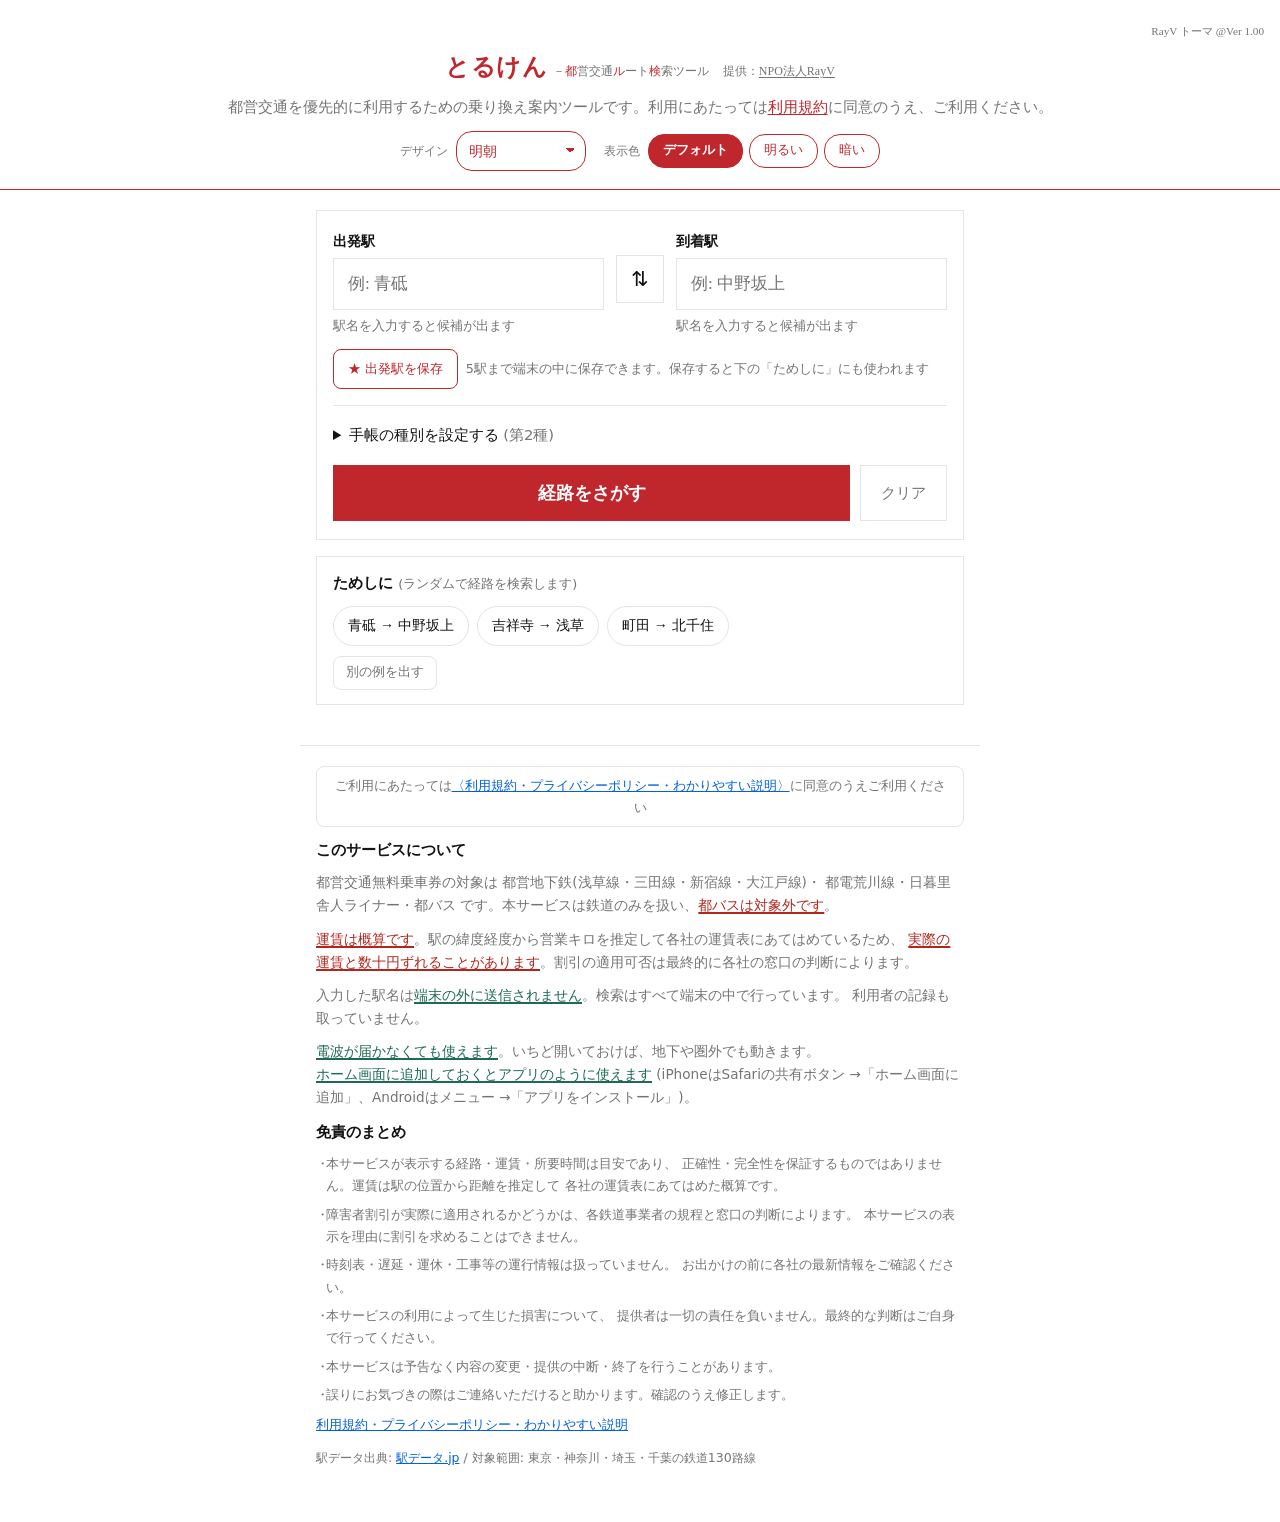
==== commit bc00a4a8: "ライセンスをPolyForm Noncommercial 1.0.0に変更し、徒歩案内の文言を是正 - ライセンスを Apache-2.0 から PolyForm Noncommercial Lice" ====
--- a/index.html
+++ b/index.html
@@ -166,9 +166,12 @@
   <p class="src">
     駅データ出典: <a href="https://ekidata.jp/" target="_blank" rel="noopener">駅データ.jp</a>
     / 対象範囲: 東京・神奈川・埼玉・千葉の鉄道130路線
-    / データ作成日: <span id="dataDate">—</span>
+  </p>
+  <!-- データ作成日とアプリのバージョンは、ふだんの利用に要らない技術情報なので
+       表示色を「暗い」にしたときだけ出す(style.css の .src-tech) -->
+  <p class="src src-tech">
+    データ作成日: <span id="dataDate">—</span>
     / アプリのバージョン: <span id="appVersion">—</span>
-    (<a href="https://github.com/nporayv/to-ma_toei/blob/main/docs/CHANGELOG.md" target="_blank" rel="noopener">変更履歴</a>)
   </p>
 </footer>
 
--- a/style.css
+++ b/style.css
@@ -759,6 +759,11 @@
 .site-footer a { color: var(--focus); }
 .src { font-size: .78rem; }
 
+/* データ作成日とアプリのバージョンは、ふだんの利用に必要な情報ではないので
+   表示色を「暗い」にしたときだけ出す。動作の確認や問い合わせのときに使う。 */
+.src-tech { display: none; }
+:root[data-theme="dark"] .src-tech { display: block; }
+
 @media (prefers-reduced-motion: reduce) {
   * { animation: none !important; transition: none !important; scroll-behavior: auto !important; }
 }
